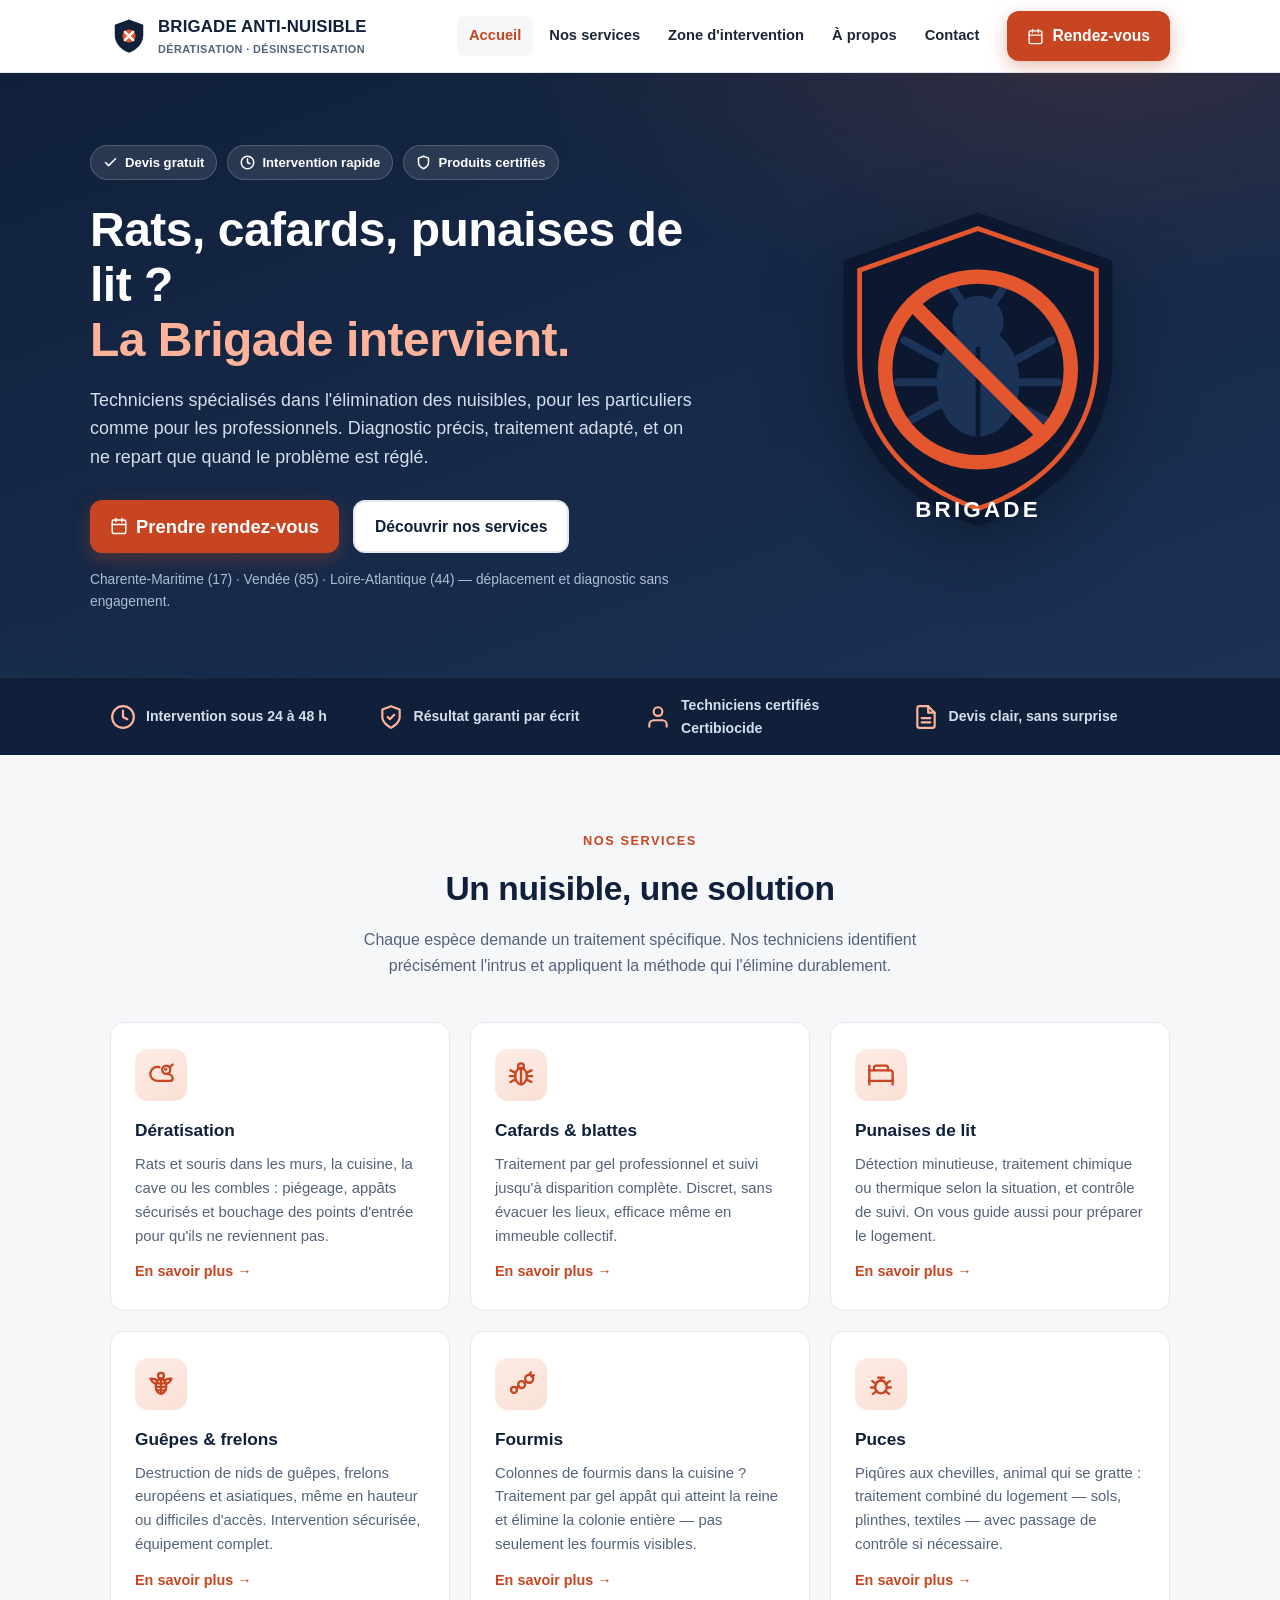
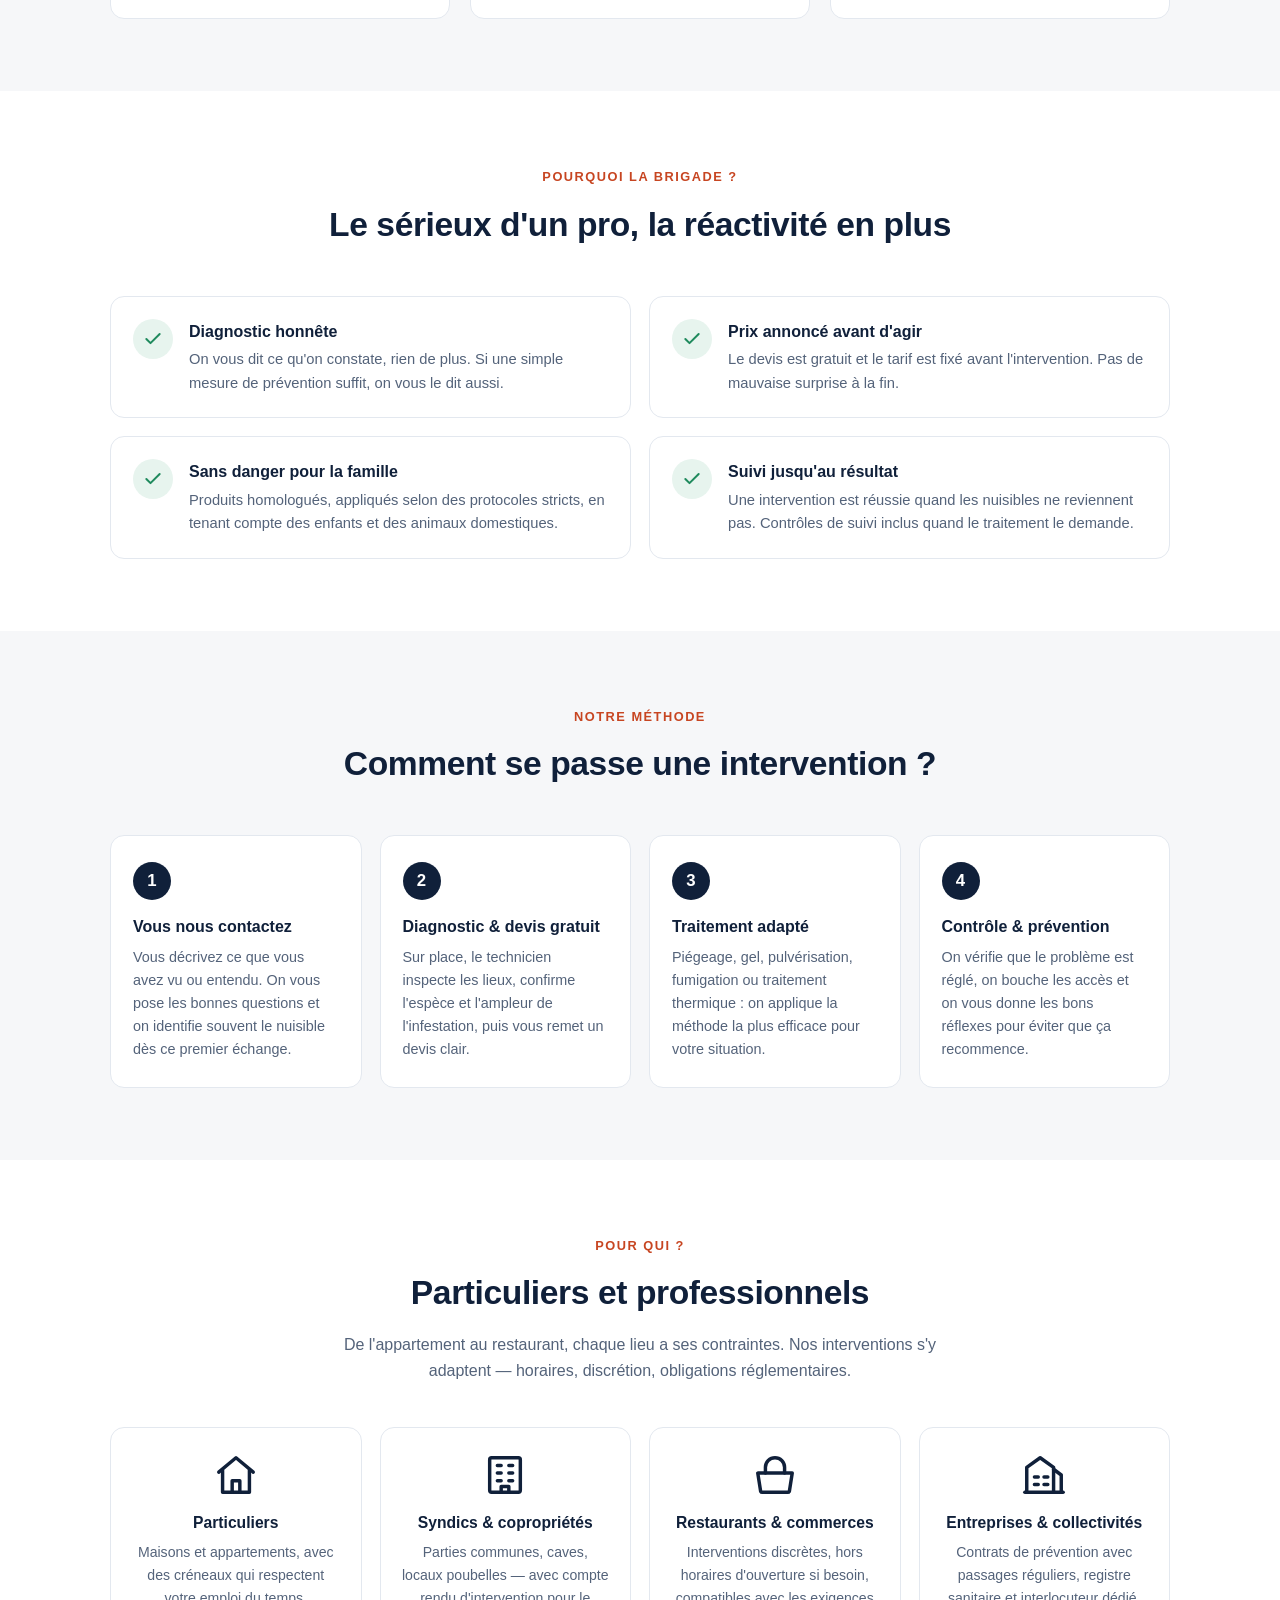
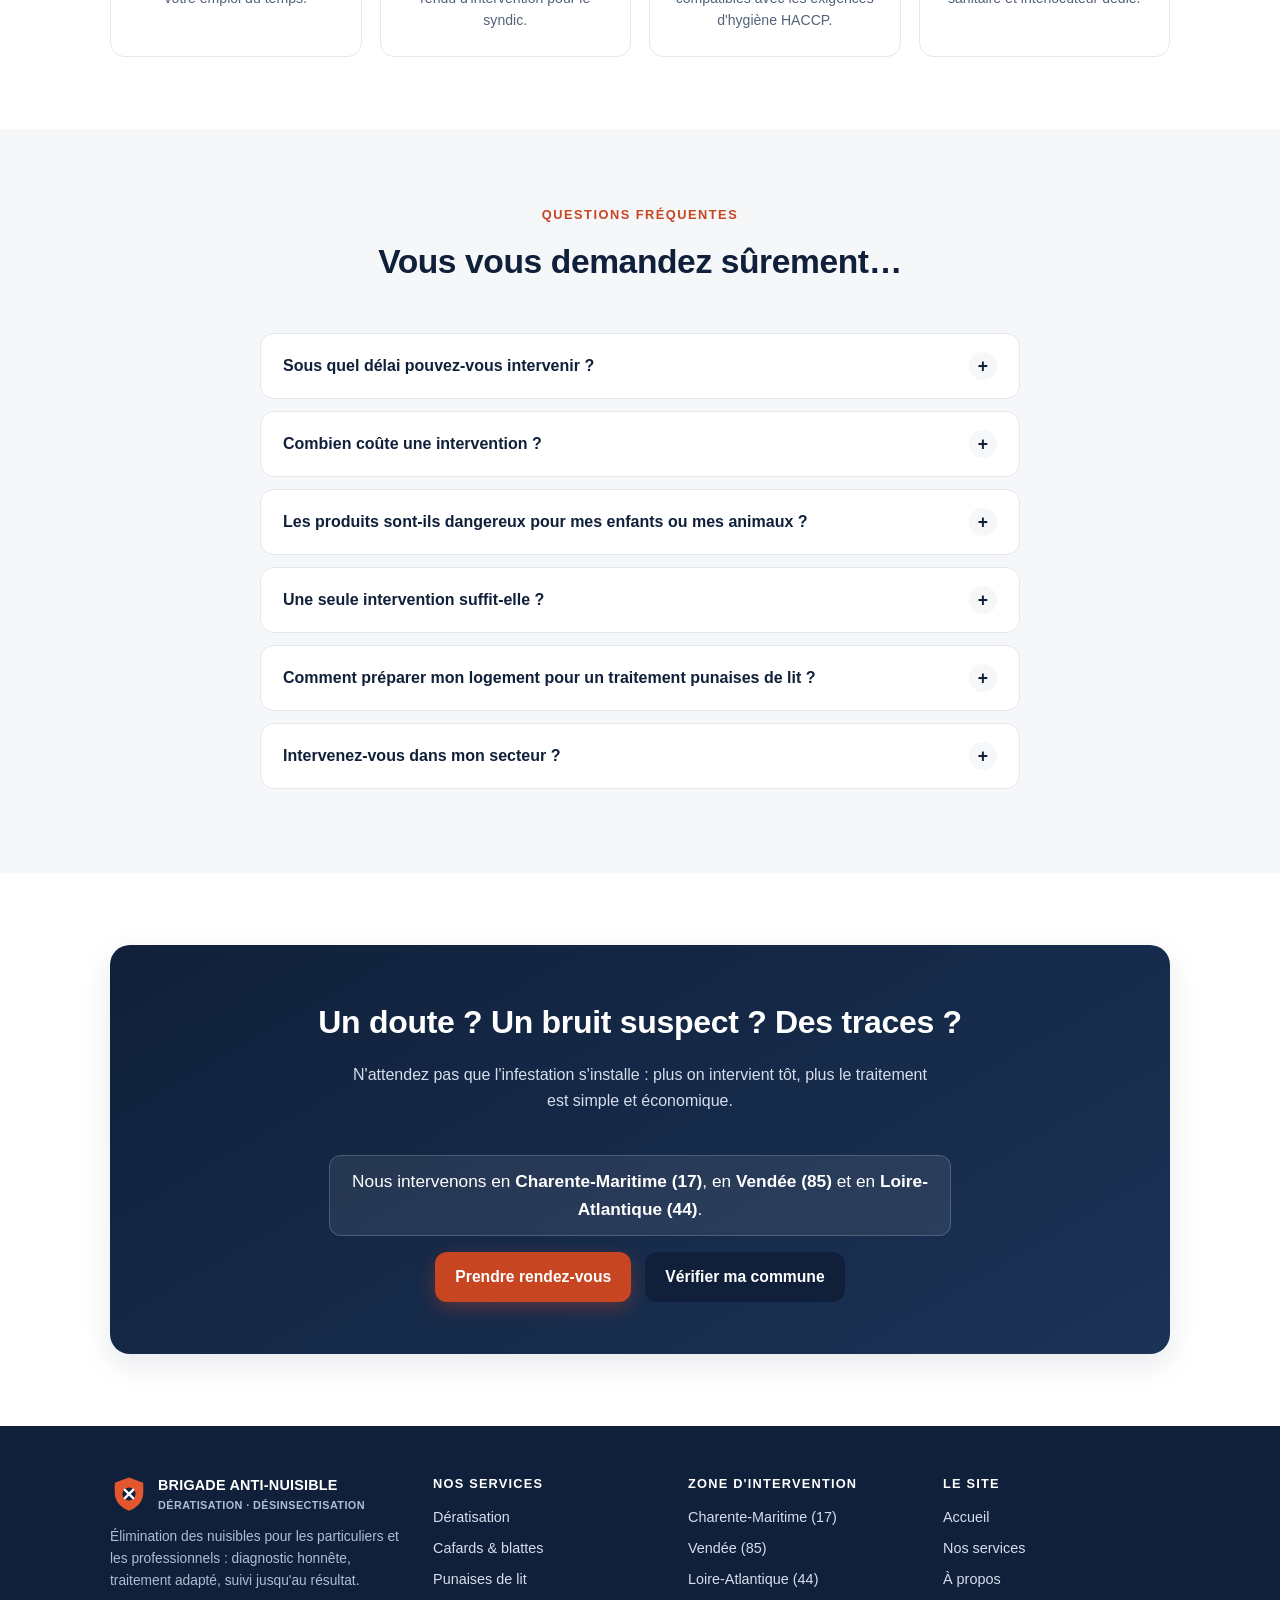
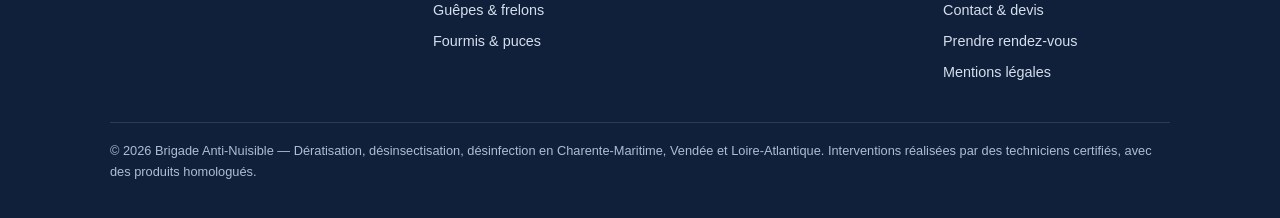
==== index.html @ d176b64a "Add files via upload" ====
<!DOCTYPE html>
<html lang="fr">
<head>
<meta charset="UTF-8">
<meta name="viewport" content="width=device-width, initial-scale=1">
<meta name="theme-color" content="#10203A">
<title>Brigade Anti-Nuisible — Dératisation, désinsectisation en Charente-Maritime, Vendée et Loire-Atlantique</title>
<meta name="description" content="Brigade Anti-Nuisible : intervention rapide contre rats, souris, cafards, punaises de lit, guêpes, frelons, fourmis et puces en Charente-Maritime (17), Vendée (85) et Loire-Atlantique (44). Devis gratuit, produits certifiés, résultat garanti.">
<meta property="og:title" content="Brigade Anti-Nuisible — Experts en lutte contre les nuisibles (17, 85, 44)">
<meta property="og:description" content="Rats, cafards, punaises de lit, guêpes ? Intervention rapide en Charente-Maritime, Vendée et Loire-Atlantique. Devis gratuit, résultat garanti.">
<meta property="og:type" content="website">
<meta property="og:locale" content="fr_FR">
<link rel="stylesheet" href="style.css">
<link rel="icon" href="data:image/svg+xml,%3Csvg%20xmlns='http://www.w3.org/2000/svg'%20viewBox='0%200%2064%2064'%3E%3Cpath%20d='M32%204%208%2013v17c0%2015%2010.5%2025.5%2024%2030%2013.5-4.5%2024-15%2024-30V13L32%204z'%20fill='%2310203A'/%3E%3Ccircle%20cx='32'%20cy='32'%20r='11'%20fill='%23E4572E'/%3E%3Cpath%20d='M25%2025l14%2014M39%2025L25%2039'%20stroke='%23fff'%20stroke-width='4'%20stroke-linecap='round'/%3E%3C/svg%3E">
<!--
  ══════════════════════════════════════════════════════════════
  BRIGADE ANTI-NUISIBLE — page d'accueil
  Site entièrement indépendant : aucun fichier partagé,
  aucun script commun avec quelque autre projet que ce soit.
  Zone d'intervention : Charente-Maritime (17), Vendée (85),
  Loire-Atlantique (44).
  À AJOUTER dès qu'ils existent (chercher « À VENIR » dans les pages) :
    · le numéro de téléphone (boutons d'appel + page contact)
    · l'adresse e-mail de contact
    · le SIRET dans mentions-legales.html
    · une fois le domaine définitif connu, ajouter :
      <meta property="og:url" content="https://DOMAINE/..."> et
      <meta property="og:image" content="https://DOMAINE/og-image.png">
      (image 1200 × 630 px pour les partages sur les réseaux sociaux)
  ══════════════════════════════════════════════════════════════
-->
</head>
<body>

<a class="evitement" href="#haut">Aller au contenu</a>

<!-- ══════════ EN-TÊTE ══════════ -->
<header>
  <div class="contenu barre">
    <a class="logo" href="index.html" aria-label="Brigade Anti-Nuisible — accueil">
      <svg viewBox="0 0 64 64" aria-hidden="true">
        <path d="M32 4 8 13v17c0 15 10.5 25.5 24 30 13.5-4.5 24-15 24-30V13L32 4z" fill="#10203A"/>
        <circle cx="32" cy="32" r="11" fill="#E4572E"/>
        <path d="M25 25l14 14M39 25L25 39" stroke="#fff" stroke-width="4" stroke-linecap="round"/>
      </svg>
      <span>BRIGADE ANTI-NUISIBLE<small>Dératisation · Désinsectisation</small></span>
    </a>
    <button class="burger" aria-label="Ouvrir le menu" aria-expanded="false" aria-controls="menu-principal">
      <span></span><span></span><span></span>
    </button>
    <nav class="principal" id="menu-principal" aria-label="Navigation principale">
      <a href="index.html" class="actif" aria-current="page">Accueil</a>
      <a href="services.html">Nos services</a>
      <a href="zone-intervention.html">Zone d'intervention</a>
      <a href="a-propos.html">À propos</a>
      <a href="contact.html">Contact</a>
    </nav>
    <!-- À VENIR : remplacer ce bouton par le bouton d'appel tel:+33XXXXXXXXX dès que le numéro existe -->
    <a class="btn btn-alerte cta-entete" href="rendez-vous.html">
      <svg viewBox="0 0 24 24" width="17" height="17" fill="none" stroke="currentColor" stroke-width="2" stroke-linecap="round" stroke-linejoin="round" aria-hidden="true"><rect x="3" y="4" width="18" height="18" rx="2"/><line x1="16" y1="2" x2="16" y2="6"/><line x1="8" y1="2" x2="8" y2="6"/><line x1="3" y1="10" x2="21" y2="10"/></svg>
      Rendez-vous
    </a>
  </div>
</header>

<main id="haut">

<!-- ══════════ HÉROS ══════════ -->
<div class="heros">
  <div class="contenu heros-grille">
    <div>
      <div class="badge-ligne">
        <span class="badge">
          <svg viewBox="0 0 24 24" fill="none" stroke="currentColor" stroke-width="2.4" stroke-linecap="round" stroke-linejoin="round" aria-hidden="true"><polyline points="20 6 9 17 4 12"/></svg>
          Devis gratuit
        </span>
        <span class="badge">
          <svg viewBox="0 0 24 24" fill="none" stroke="currentColor" stroke-width="2.4" stroke-linecap="round" stroke-linejoin="round" aria-hidden="true"><circle cx="12" cy="12" r="10"/><polyline points="12 6 12 12 16 14"/></svg>
          Intervention rapide
        </span>
        <span class="badge">
          <svg viewBox="0 0 24 24" fill="none" stroke="currentColor" stroke-width="2.4" stroke-linecap="round" stroke-linejoin="round" aria-hidden="true"><path d="M12 22s8-4 8-10V5l-8-3-8 3v7c0 6 8 10 8 10z"/></svg>
          Produits certifiés
        </span>
      </div>
      <h1>Rats, cafards, punaises de lit&nbsp;?<br><em>La Brigade intervient.</em></h1>
      <p class="accroche">
        Techniciens spécialisés dans l'élimination des nuisibles, pour les particuliers
        comme pour les professionnels. Diagnostic précis, traitement adapté,
        et on ne repart que quand le problème est réglé.
      </p>
      <div class="heros-cta">
        <!-- À VENIR : remettre ici le bouton d'appel tel:+33XXXXXXXXX dès que le numéro existe -->
        <a class="btn btn-alerte gros-bouton" href="rendez-vous.html">
          <svg viewBox="0 0 24 24" width="18" height="18" fill="none" stroke="currentColor" stroke-width="2" stroke-linecap="round" stroke-linejoin="round" aria-hidden="true"><rect x="3" y="4" width="18" height="18" rx="2"/><line x1="16" y1="2" x2="16" y2="6"/><line x1="8" y1="2" x2="8" y2="6"/><line x1="3" y1="10" x2="21" y2="10"/></svg>
          Prendre rendez-vous
        </a>
        <a class="btn btn-clair" href="services.html">Découvrir nos services</a>
      </div>
      <p class="heros-note">Charente-Maritime (17) · Vendée (85) · Loire-Atlantique (44) — déplacement et diagnostic sans engagement.</p>
    </div>
    <div class="heros-visuel">
      <svg viewBox="0 0 200 220" role="img" aria-label="Écusson de la Brigade Anti-Nuisible">
        <path d="M100 6 16 36v60c0 54 36.5 90.5 84 106 47.5-15.5 84-52 84-106V36L100 6z" fill="#0C1830"/>
        <path d="M100 16 26 42v54c0 48 32 81 74 95 42-14 74-47 74-95V42L100 16z" fill="none" stroke="#E4572E" stroke-width="3"/>
        <g transform="translate(100 104)">
          <ellipse cx="0" cy="8" rx="26" ry="34" fill="#1B3357"/>
          <circle cx="0" cy="-30" r="16" fill="#1B3357"/>
          <path d="M-10-42 -18-54M10-42 18-54" stroke="#1B3357" stroke-width="5" stroke-linecap="round"/>
          <path d="M-24-6 -46-18M-26 8 -50 8M-24 22 -46 34M24-6 46-18M26 8 50 8M24 22 46 34" stroke="#1B3357" stroke-width="5" stroke-linecap="round"/>
          <path d="M0-14V42" stroke="#0C1830" stroke-width="3"/>
        </g>
        <g transform="translate(100 104)">
          <circle r="58" fill="none" stroke="#E4572E" stroke-width="9"/>
          <path d="M-41-41 41 41" stroke="#E4572E" stroke-width="9" stroke-linecap="round"/>
        </g>
        <text x="100" y="196" text-anchor="middle" font-family="Arial, sans-serif" font-size="14" font-weight="bold" fill="#FFFFFF" letter-spacing="2">BRIGADE</text>
      </svg>
    </div>
  </div>
  <div class="reassurance">
    <div class="contenu">
      <div class="item">
        <svg viewBox="0 0 24 24" fill="none" stroke="currentColor" stroke-width="2" stroke-linecap="round" stroke-linejoin="round" aria-hidden="true"><circle cx="12" cy="12" r="10"/><polyline points="12 6 12 12 16 14"/></svg>
        Intervention sous 24 à 48&nbsp;h
      </div>
      <div class="item">
        <svg viewBox="0 0 24 24" fill="none" stroke="currentColor" stroke-width="2" stroke-linecap="round" stroke-linejoin="round" aria-hidden="true"><path d="M12 22s8-4 8-10V5l-8-3-8 3v7c0 6 8 10 8 10z"/><polyline points="9 12 11 14 15 10"/></svg>
        Résultat garanti par écrit
      </div>
      <div class="item">
        <svg viewBox="0 0 24 24" fill="none" stroke="currentColor" stroke-width="2" stroke-linecap="round" stroke-linejoin="round" aria-hidden="true"><path d="M20 21v-2a4 4 0 0 0-4-4H8a4 4 0 0 0-4 4v2"/><circle cx="12" cy="7" r="4"/></svg>
        Techniciens certifiés Certibiocide
      </div>
      <div class="item">
        <svg viewBox="0 0 24 24" fill="none" stroke="currentColor" stroke-width="2" stroke-linecap="round" stroke-linejoin="round" aria-hidden="true"><path d="M14 2H6a2 2 0 0 0-2 2v16a2 2 0 0 0 2 2h12a2 2 0 0 0 2-2V8z"/><polyline points="14 2 14 8 20 8"/><line x1="16" y1="13" x2="8" y2="13"/><line x1="16" y1="17" x2="8" y2="17"/></svg>
        Devis clair, sans surprise
      </div>
    </div>
  </div>
</div>

<!-- ══════════ SERVICES ══════════ -->
<section id="services" class="sur-papier">
  <div class="contenu">
    <div class="titre-section">
      <span class="sur-titre">Nos services</span>
      <h2>Un nuisible, une solution</h2>
      <p>Chaque espèce demande un traitement spécifique. Nos techniciens identifient précisément l'intrus et appliquent la méthode qui l'élimine durablement.</p>
    </div>
    <div class="grille-services">
      <a class="carte-service" href="deratisation.html">
        <div class="picto">
          <svg viewBox="0 0 24 24" fill="none" stroke="currentColor" stroke-width="2" stroke-linecap="round" stroke-linejoin="round" aria-hidden="true"><path d="M17 11c2.8 0 5 1.6 5 4 0 1.2-.9 2-2 2H9a6 6 0 1 1 1.7-11.7"/><circle cx="16.5" cy="7.5" r="3.5"/><path d="M19.5 5.5 22 3"/><circle cx="16" cy="7" r=".5" fill="currentColor"/></svg>
        </div>
        <h3>Dératisation</h3>
        <p>Rats et souris dans les murs, la cuisine, la cave ou les combles&nbsp;: piégeage, appâts sécurisés et bouchage des points d'entrée pour qu'ils ne reviennent pas.</p>
        <span class="lien">En savoir plus →</span>
      </a>
      <a class="carte-service" href="cafards.html">
        <div class="picto">
          <svg viewBox="0 0 24 24" fill="none" stroke="currentColor" stroke-width="2" stroke-linecap="round" stroke-linejoin="round" aria-hidden="true"><ellipse cx="12" cy="13" rx="5" ry="7"/><circle cx="12" cy="4.5" r="2.5"/><path d="M7 10 3 8M7 13H2.5M7 16l-4 2M17 10l4-2M17 13h4.5M17 16l4 2M12 6v14"/></svg>
        </div>
        <h3>Cafards &amp; blattes</h3>
        <p>Traitement par gel professionnel et suivi jusqu'à disparition complète. Discret, sans évacuer les lieux, efficace même en immeuble collectif.</p>
        <span class="lien">En savoir plus →</span>
      </a>
      <a class="carte-service" href="punaises-de-lit.html">
        <div class="picto">
          <svg viewBox="0 0 24 24" fill="none" stroke="currentColor" stroke-width="2" stroke-linecap="round" stroke-linejoin="round" aria-hidden="true"><path d="M2 4v16"/><path d="M2 8h18a2 2 0 0 1 2 2v10"/><path d="M2 17h20"/><path d="M6 8V6a2 2 0 0 1 2-2h8a2 2 0 0 1 2 2v2"/></svg>
        </div>
        <h3>Punaises de lit</h3>
        <p>Détection minutieuse, traitement chimique ou thermique selon la situation, et contrôle de suivi. On vous guide aussi pour préparer le logement.</p>
        <span class="lien">En savoir plus →</span>
      </a>
      <a class="carte-service" href="guepes-frelons.html">
        <div class="picto">
          <svg viewBox="0 0 24 24" fill="none" stroke="currentColor" stroke-width="2" stroke-linecap="round" stroke-linejoin="round" aria-hidden="true"><ellipse cx="12" cy="14" rx="4.5" ry="6.5"/><circle cx="12" cy="5" r="2.5"/><path d="M12 7.5v13M7.5 12C4 10.5 3 7.5 3 7.5s3.5-.5 6 1.5M16.5 12c3.5-1.5 4.5-4.5 4.5-4.5s-3.5-.5-6 1.5M8 11.5h8M8 14.5h8M8.5 17.5h7"/></svg>
        </div>
        <h3>Guêpes &amp; frelons</h3>
        <p>Destruction de nids de guêpes, frelons européens et asiatiques, même en hauteur ou difficiles d'accès. Intervention sécurisée, équipement complet.</p>
        <span class="lien">En savoir plus →</span>
      </a>
      <a class="carte-service" href="fourmis-puces.html">
        <div class="picto">
          <svg viewBox="0 0 24 24" fill="none" stroke="currentColor" stroke-width="2" stroke-linecap="round" stroke-linejoin="round" aria-hidden="true"><circle cx="6" cy="17" r="2.6"/><circle cx="12.5" cy="12.5" r="3"/><circle cx="19" cy="7.5" r="3.4"/><path d="M8 15.2l2.3-1.2M15 11l1.6-1.2M19 4.1 20.5 2M21 5.5 23 4.5"/></svg>
        </div>
        <h3>Fourmis</h3>
        <p>Colonnes de fourmis dans la cuisine&nbsp;? Traitement par gel appât qui atteint la reine et élimine la colonie entière — pas seulement les fourmis visibles.</p>
        <span class="lien">En savoir plus →</span>
      </a>
      <a class="carte-service" href="fourmis-puces.html#puces">
        <div class="picto">
          <svg viewBox="0 0 24 24" fill="none" stroke="currentColor" stroke-width="2" stroke-linecap="round" stroke-linejoin="round" aria-hidden="true"><ellipse cx="12" cy="14.5" rx="5" ry="5.5"/><path d="M12 9V6.5M9.5 6.5h5M8 12 4.5 9.5M7 15H3.5M8.5 18 5 20.5M16 12l3.5-2.5M17 15h3.5M15.5 18l3.5 2.5"/></svg>
        </div>
        <h3>Puces</h3>
        <p>Piqûres aux chevilles, animal qui se gratte&nbsp;: traitement combiné du logement — sols, plinthes, textiles — avec passage de contrôle si nécessaire.</p>
        <span class="lien">En savoir plus →</span>
      </a>
    </div>
  </div>
</section>

<!-- ══════════ POINTS FORTS ══════════ -->
<section id="pourquoi">
  <div class="contenu">
    <div class="titre-section">
      <span class="sur-titre">Pourquoi la Brigade&nbsp;?</span>
      <h2>Le sérieux d'un pro, la réactivité en plus</h2>
    </div>
    <div class="grille-forts">
      <div class="fort">
        <div class="coche"><svg viewBox="0 0 24 24" fill="none" stroke="currentColor" stroke-width="2.4" stroke-linecap="round" stroke-linejoin="round" aria-hidden="true"><polyline points="20 6 9 17 4 12"/></svg></div>
        <div>
          <h3>Diagnostic honnête</h3>
          <p>On vous dit ce qu'on constate, rien de plus. Si une simple mesure de prévention suffit, on vous le dit aussi.</p>
        </div>
      </div>
      <div class="fort">
        <div class="coche"><svg viewBox="0 0 24 24" fill="none" stroke="currentColor" stroke-width="2.4" stroke-linecap="round" stroke-linejoin="round" aria-hidden="true"><polyline points="20 6 9 17 4 12"/></svg></div>
        <div>
          <h3>Prix annoncé avant d'agir</h3>
          <p>Le devis est gratuit et le tarif est fixé avant l'intervention. Pas de mauvaise surprise à la fin.</p>
        </div>
      </div>
      <div class="fort">
        <div class="coche"><svg viewBox="0 0 24 24" fill="none" stroke="currentColor" stroke-width="2.4" stroke-linecap="round" stroke-linejoin="round" aria-hidden="true"><polyline points="20 6 9 17 4 12"/></svg></div>
        <div>
          <h3>Sans danger pour la famille</h3>
          <p>Produits homologués, appliqués selon des protocoles stricts, en tenant compte des enfants et des animaux domestiques.</p>
        </div>
      </div>
      <div class="fort">
        <div class="coche"><svg viewBox="0 0 24 24" fill="none" stroke="currentColor" stroke-width="2.4" stroke-linecap="round" stroke-linejoin="round" aria-hidden="true"><polyline points="20 6 9 17 4 12"/></svg></div>
        <div>
          <h3>Suivi jusqu'au résultat</h3>
          <p>Une intervention est réussie quand les nuisibles ne reviennent pas. Contrôles de suivi inclus quand le traitement le demande.</p>
        </div>
      </div>
    </div>
  </div>
</section>

<!-- ══════════ MÉTHODE ══════════ -->
<section id="methode" class="sur-papier">
  <div class="contenu">
    <div class="titre-section">
      <span class="sur-titre">Notre méthode</span>
      <h2>Comment se passe une intervention&nbsp;?</h2>
    </div>
    <div class="grille-etapes">
      <div class="etape">
        <h3>Vous nous contactez</h3>
        <p>Vous décrivez ce que vous avez vu ou entendu. On vous pose les bonnes questions et on identifie souvent le nuisible dès ce premier échange.</p>
      </div>
      <div class="etape">
        <h3>Diagnostic &amp; devis gratuit</h3>
        <p>Sur place, le technicien inspecte les lieux, confirme l'espèce et l'ampleur de l'infestation, puis vous remet un devis clair.</p>
      </div>
      <div class="etape">
        <h3>Traitement adapté</h3>
        <p>Piégeage, gel, pulvérisation, fumigation ou traitement thermique&nbsp;: on applique la méthode la plus efficace pour votre situation.</p>
      </div>
      <div class="etape">
        <h3>Contrôle &amp; prévention</h3>
        <p>On vérifie que le problème est réglé, on bouche les accès et on vous donne les bons réflexes pour éviter que ça recommence.</p>
      </div>
    </div>
  </div>
</section>

<!-- ══════════ PUBLICS ══════════ -->
<section id="publics">
  <div class="contenu">
    <div class="titre-section">
      <span class="sur-titre">Pour qui&nbsp;?</span>
      <h2>Particuliers et professionnels</h2>
      <p>De l'appartement au restaurant, chaque lieu a ses contraintes. Nos interventions s'y adaptent — horaires, discrétion, obligations réglementaires.</p>
    </div>
    <div class="grille-publics">
      <div class="public">
        <svg class="picto" viewBox="0 0 24 24" fill="none" stroke="currentColor" stroke-width="1.8" stroke-linecap="round" stroke-linejoin="round" aria-hidden="true"><path d="M3 10.5 12 3l9 7.5"/><path d="M5 9.5V21h14V9.5"/><path d="M10 21v-6h4v6"/></svg>
        <h3>Particuliers</h3>
        <p>Maisons et appartements, avec des créneaux qui respectent votre emploi du temps.</p>
      </div>
      <div class="public">
        <svg class="picto" viewBox="0 0 24 24" fill="none" stroke="currentColor" stroke-width="1.8" stroke-linecap="round" stroke-linejoin="round" aria-hidden="true"><rect x="4" y="3" width="16" height="18" rx="1"/><path d="M8 7h2M8 11h2M8 15h2M14 7h2M14 11h2M14 15h2M10 21v-3h4v3"/></svg>
        <h3>Syndics &amp; copropriétés</h3>
        <p>Parties communes, caves, locaux poubelles — avec compte rendu d'intervention pour le syndic.</p>
      </div>
      <div class="public">
        <svg class="picto" viewBox="0 0 24 24" fill="none" stroke="currentColor" stroke-width="1.8" stroke-linecap="round" stroke-linejoin="round" aria-hidden="true"><path d="M3 11h18l-1.5 9.5a1 1 0 0 1-1 .5H5.5a1 1 0 0 1-1-.5L3 11z"/><path d="M7 11V8a5 5 0 0 1 10 0v3"/></svg>
        <h3>Restaurants &amp; commerces</h3>
        <p>Interventions discrètes, hors horaires d'ouverture si besoin, compatibles avec les exigences d'hygiène HACCP.</p>
      </div>
      <div class="public">
        <svg class="picto" viewBox="0 0 24 24" fill="none" stroke="currentColor" stroke-width="1.8" stroke-linecap="round" stroke-linejoin="round" aria-hidden="true"><path d="M3 21V8l7-5 7 5v13"/><path d="M21 21V12l-4-3"/><path d="M7 13h2M7 17h2M12 13h2M12 17h2"/><path d="M2 21h20"/></svg>
        <h3>Entreprises &amp; collectivités</h3>
        <p>Contrats de prévention avec passages réguliers, registre sanitaire et interlocuteur dédié.</p>
      </div>
    </div>
  </div>
</section>

<!-- ══════════ FAQ ══════════ -->
<section id="faq" class="sur-papier">
  <div class="contenu">
    <div class="titre-section">
      <span class="sur-titre">Questions fréquentes</span>
      <h2>Vous vous demandez sûrement…</h2>
    </div>
    <div class="faq">
      <details>
        <summary>Sous quel délai pouvez-vous intervenir&nbsp;?</summary>
        <div class="reponse">En général sous 24 à 48&nbsp;heures, et plus vite pour les urgences comme un nid de frelons ou une infestation dans un commerce alimentaire. Contactez-nous&nbsp;: on vous donne un créneau précis dès le premier échange.</div>
      </details>
      <details>
        <summary>Combien coûte une intervention&nbsp;?</summary>
        <div class="reponse">Le prix dépend du nuisible, de la surface et de l'ampleur de l'infestation — c'est pourquoi le diagnostic et le devis sont gratuits. Le tarif est fixé et validé avec vous <b>avant</b> tout traitement, sans supplément par la suite.</div>
      </details>
      <details>
        <summary>Les produits sont-ils dangereux pour mes enfants ou mes animaux&nbsp;?</summary>
        <div class="reponse">Nous utilisons exclusivement des produits homologués, appliqués par des techniciens formés (certification Certibiocide). Avant le traitement, on vous indique précisément les précautions à prendre&nbsp;: durée d'éloignement éventuelle, aération, zones à éviter. Dans la plupart des cas, vous pouvez rester sur place.</div>
      </details>
      <details>
        <summary>Une seule intervention suffit-elle&nbsp;?</summary>
        <div class="reponse">Pour un nid de guêpes, oui, presque toujours. Pour les cafards, punaises de lit ou rongeurs bien installés, un ou deux passages de contrôle sont souvent nécessaires — ils sont prévus dans le devis dès le départ, sans facturation surprise.</div>
      </details>
      <details>
        <summary>Comment préparer mon logement pour un traitement punaises de lit&nbsp;?</summary>
        <div class="reponse">On vous remet une liste simple avant l'intervention&nbsp;: linge à laver à 60&nbsp;°C, textiles à isoler dans des sacs fermés, accès aux plinthes et au sommier à dégager. Un logement bien préparé rend le traitement nettement plus efficace — et on reste joignables pour toute question. <a href="punaises-de-lit.html">Tout savoir sur le traitement des punaises de lit →</a></div>
      </details>
      <details>
        <summary>Intervenez-vous dans mon secteur&nbsp;?</summary>
        <div class="reponse">Oui, si vous êtes en Charente-Maritime (17), en Vendée (85) ou en Loire-Atlantique (44)&nbsp;: c'est notre zone d'intervention, à domicile comme en entreprise. Indiquez-nous votre commune, on vous confirme immédiatement le délai de passage. <a href="zone-intervention.html">Voir la zone d'intervention en détail →</a></div>
      </details>
    </div>
  </div>
</section>

<!-- ══════════ APPEL FINAL ══════════ -->
<section id="contact">
  <div class="contenu">
    <div class="appel-final">
      <h2>Un doute&nbsp;? Un bruit suspect&nbsp;? Des traces&nbsp;?</h2>
      <p>N'attendez pas que l'infestation s'installe&nbsp;: plus on intervient tôt, plus le traitement est simple et économique.</p>
      <p class="zone">Nous intervenons en <b>Charente-Maritime (17)</b>, en <b>Vendée (85)</b> et en <b>Loire-Atlantique (44)</b>.</p>
      <div class="heros-cta">
        <a class="btn btn-alerte" href="rendez-vous.html">Prendre rendez-vous</a>
        <a class="btn btn-nuit" href="zone-intervention.html">Vérifier ma commune</a>
      </div>
    </div>
  </div>
</section>

</main>

<!-- ══════════ PIED DE PAGE ══════════ -->
<footer>
  <div class="contenu">
    <div class="pied-haut">
      <div>
        <a class="logo" href="index.html">
          <svg viewBox="0 0 64 64" aria-hidden="true">
            <path d="M32 4 8 13v17c0 15 10.5 25.5 24 30 13.5-4.5 24-15 24-30V13L32 4z" fill="#E4572E"/>
            <circle cx="32" cy="32" r="11" fill="#10203A"/>
            <path d="M25 25l14 14M39 25L25 39" stroke="#fff" stroke-width="4" stroke-linecap="round"/>
          </svg>
          <span>BRIGADE ANTI-NUISIBLE<small>Dératisation · Désinsectisation</small></span>
        </a>
        <p class="apropos">Élimination des nuisibles pour les particuliers et les professionnels&nbsp;: diagnostic honnête, traitement adapté, suivi jusqu'au résultat.</p>
      </div>
      <div>
        <h3>Nos services</h3>
        <ul>
          <li><a href="deratisation.html">Dératisation</a></li>
          <li><a href="cafards.html">Cafards &amp; blattes</a></li>
          <li><a href="punaises-de-lit.html">Punaises de lit</a></li>
          <li><a href="guepes-frelons.html">Guêpes &amp; frelons</a></li>
          <li><a href="fourmis-puces.html">Fourmis &amp; puces</a></li>
        </ul>
      </div>
      <div>
        <h3>Zone d'intervention</h3>
        <ul>
          <li><a href="zone-intervention.html#charente-maritime">Charente-Maritime (17)</a></li>
          <li><a href="zone-intervention.html#vendee">Vendée (85)</a></li>
          <li><a href="zone-intervention.html#loire-atlantique">Loire-Atlantique (44)</a></li>
        </ul>
      </div>
      <div>
        <h3>Le site</h3>
        <ul>
          <li><a href="index.html">Accueil</a></li>
          <li><a href="services.html">Nos services</a></li>
          <li><a href="a-propos.html">À propos</a></li>
          <li><a href="contact.html">Contact &amp; devis</a></li>
          <li><a href="rendez-vous.html">Prendre rendez-vous</a></li>
          <li><a href="mentions-legales.html">Mentions légales</a></li>
        </ul>
      </div>
    </div>
    <div class="pied-bas">
      © 2026 Brigade Anti-Nuisible — Dératisation, désinsectisation, désinfection en Charente-Maritime, Vendée et Loire-Atlantique.
      Interventions réalisées par des techniciens certifiés, avec des produits homologués.
    </div>
  </div>
</footer>

<!-- bouton de devis toujours à portée de pouce sur mobile
     À VENIR : redevenir un bouton d'appel tel:+33XXXXXXXXX dès que le numéro existe -->
<a class="devis-flottant" href="rendez-vous.html" aria-label="Prendre rendez-vous">
  <svg viewBox="0 0 24 24" fill="none" stroke="currentColor" stroke-width="2" stroke-linecap="round" stroke-linejoin="round" aria-hidden="true"><rect x="3" y="4" width="18" height="18" rx="2"/><line x1="16" y1="2" x2="16" y2="6"/><line x1="8" y1="2" x2="8" y2="6"/><line x1="3" y1="10" x2="21" y2="10"/></svg>
</a>

<script src="menu.js"></script>

</body>
</html>
---- style.css ----
/* ══════════════════════════════════════════════════════════════
   BRIGADE ANTI-NUISIBLE — feuille de style commune à tout le site
   Site autonome : aucun fichier partagé avec un autre projet.
   ══════════════════════════════════════════════════════════════ */

:root{
  --nuit:#10203A;        /* bleu nuit : sérieux, confiance */
  --nuit-2:#1B3357;
  --alerte:#E4572E;      /* orange brique : décor, illustrations */
  --alerte-2:#C74521;    /* orange foncé : textes et boutons (contraste AA) */
  --ok:#1F8A5D;          /* vert : traité, garanti */
  --papier:#F6F7F9;
  --blanc:#FFFFFF;
  --encre:#1C2733;
  --encre-2:#54637A;
  --trait:#E3E8EF;
  --rond:14px;
  --ombre:0 10px 30px rgba(16,32,58,.10);
}
*{margin:0;padding:0;box-sizing:border-box}
html{scroll-behavior:smooth;scroll-padding-top:88px}
body{
  font-family:-apple-system,BlinkMacSystemFont,"Segoe UI",Roboto,"Helvetica Neue",Arial,sans-serif;
  color:var(--encre);background:var(--blanc);line-height:1.6;
}
img,svg{max-width:100%;display:block}
a{color:inherit}
.contenu{max-width:1100px;margin:0 auto;padding:0 20px}

/* ── Accessibilité : lien d'évitement ── */
.evitement{position:absolute;left:-9999px;top:0;background:var(--nuit);color:#fff;padding:10px 16px;border-radius:0 0 10px 0;z-index:99}
.evitement:focus{left:0}

/* ══ EN-TÊTE ══ */
header{
  position:sticky;top:0;z-index:50;background:rgba(255,255,255,.94);
  backdrop-filter:blur(8px);-webkit-backdrop-filter:blur(8px);
  border-bottom:1px solid var(--trait);
}
.barre{display:flex;align-items:center;gap:16px;height:72px}
.logo{display:flex;align-items:center;gap:10px;text-decoration:none;font-weight:800;font-size:1.05rem;letter-spacing:.2px;color:var(--nuit)}
.logo svg{width:38px;height:38px;flex:none}
.logo small{display:block;font-weight:600;font-size:.68rem;color:var(--encre-2);letter-spacing:.4px;text-transform:uppercase}
nav.principal{margin-left:auto;display:flex;gap:4px}
nav.principal a{
  text-decoration:none;font-weight:600;font-size:.92rem;color:var(--encre);
  padding:8px 12px;border-radius:8px;transition:background .15s;
}
nav.principal a:hover{background:var(--papier)}
nav.principal a.actif{background:var(--papier);color:var(--alerte-2)}
.btn{
  display:inline-flex;align-items:center;justify-content:center;gap:8px;
  text-decoration:none;font-weight:700;border-radius:12px;cursor:pointer;
  padding:12px 20px;font-size:.98rem;border:0;transition:transform .12s,box-shadow .12s,background .15s;
}
.btn:active{transform:scale(.97)}
.btn-alerte{background:var(--alerte-2);color:#fff;box-shadow:0 6px 18px rgba(199,69,33,.35)}
.btn-alerte:hover{background:#A93A1B}
.btn-clair{background:var(--blanc);color:var(--nuit);border:2px solid var(--trait)}
.btn-clair:hover{border-color:var(--nuit)}
.btn-nuit{background:var(--nuit);color:#fff}
.btn-nuit:hover{background:var(--nuit-2)}
.gros-bouton{font-size:1.15rem}
.cta-entete{white-space:nowrap}
.burger{display:none;margin-left:auto;background:none;border:0;cursor:pointer;padding:8px}
.burger span{display:block;width:24px;height:3px;background:var(--nuit);border-radius:2px;margin:5px 0;transition:.2s}
.burger[aria-expanded="true"] span:nth-child(1){transform:translateY(8px) rotate(45deg)}
.burger[aria-expanded="true"] span:nth-child(2){opacity:0}
.burger[aria-expanded="true"] span:nth-child(3){transform:translateY(-8px) rotate(-45deg)}

/* ══ HÉROS DE LA PAGE D'ACCUEIL ══ */
.heros{
  background:
    radial-gradient(1000px 500px at 85% -10%, rgba(228,87,46,.16), transparent 60%),
    radial-gradient(800px 400px at -10% 110%, rgba(31,138,93,.12), transparent 55%),
    linear-gradient(160deg, var(--nuit) 0%, var(--nuit-2) 100%);
  color:#fff;overflow:hidden;
}
.heros-grille{display:grid;grid-template-columns:1.2fr .8fr;gap:40px;align-items:center;padding:72px 0 64px}
.badge-ligne{display:flex;flex-wrap:wrap;gap:10px;margin-bottom:22px}
.badge{
  display:inline-flex;align-items:center;gap:7px;font-size:.82rem;font-weight:600;
  background:rgba(255,255,255,.10);border:1px solid rgba(255,255,255,.18);
  padding:6px 12px;border-radius:999px;
}
.badge svg{width:15px;height:15px;flex:none}
.heros h1{font-size:clamp(1.9rem,4.2vw,3rem);line-height:1.15;font-weight:800;letter-spacing:-.5px}
.heros h1 em{font-style:normal;color:#FFB39A}
.heros p.accroche{margin:18px 0 28px;font-size:1.12rem;color:#D5DEEC;max-width:34em}
.heros-cta{display:flex;flex-wrap:wrap;gap:14px}
.heros-note{margin-top:16px;font-size:.86rem;color:#AFBDD3}
.heros-visuel{display:flex;justify-content:center}
.heros-visuel svg{width:min(320px,80%);height:auto;filter:drop-shadow(0 20px 40px rgba(0,0,0,.35))}

/* ── bandeau de réassurance sous le héros ── */
.reassurance{background:var(--nuit);border-top:1px solid rgba(255,255,255,.08)}
.reassurance .contenu{
  display:grid;grid-template-columns:repeat(4,1fr);gap:10px;padding:16px 20px;
}
.reassurance .item{display:flex;align-items:center;gap:10px;color:#D5DEEC;font-size:.88rem;font-weight:600}
.reassurance .item svg{width:26px;height:26px;flex:none;color:#FFB39A}

/* ══ HÉROS DES PAGES INTÉRIEURES ══ */
.page-hero{
  background:
    radial-gradient(900px 400px at 90% -20%, rgba(228,87,46,.14), transparent 60%),
    linear-gradient(160deg, var(--nuit) 0%, var(--nuit-2) 100%);
  color:#fff;padding:52px 0 46px;
}
.fil{font-size:.85rem;color:#AFBDD3;margin-bottom:16px}
.fil a{color:#D5DEEC;text-decoration:none}
.fil a:hover{text-decoration:underline}
.page-hero h1{font-size:clamp(1.7rem,3.6vw,2.5rem);line-height:1.15;font-weight:800;letter-spacing:-.5px;max-width:20em}
.page-hero .chapeau{margin-top:14px;font-size:1.08rem;color:#D5DEEC;max-width:40em}
.page-hero .badge-ligne{margin:20px 0 0}

/* ══ SECTIONS ══ */
section{padding:72px 0}
.sur-papier{background:var(--papier)}
.titre-section{max-width:640px;margin:0 auto 44px;text-align:center}
.titre-section .sur-titre{
  display:inline-block;font-size:.8rem;font-weight:800;letter-spacing:1.5px;text-transform:uppercase;
  color:var(--alerte-2);margin-bottom:10px;
}
.titre-section h2{font-size:clamp(1.5rem,3vw,2.1rem);font-weight:800;color:var(--nuit);letter-spacing:-.4px}
.titre-section p{margin-top:12px;color:var(--encre-2)}

/* ── texte courant des pages intérieures ── */
.prose{max-width:800px;margin:0 auto}
.prose h2{font-size:1.5rem;font-weight:800;color:var(--nuit);letter-spacing:-.3px;margin:44px 0 14px}
.prose h2:first-child{margin-top:0}
.prose h3{font-size:1.1rem;font-weight:800;color:var(--nuit);margin:26px 0 8px}
.prose p{margin-bottom:14px;color:#37455A}
.prose ul,.prose ol{margin:0 0 16px 22px;color:#37455A}
.prose li{margin-bottom:6px}
.prose b,.prose strong{color:var(--encre)}

/* liste à coches vertes */
.liste-coches{list-style:none;margin:0 0 18px;padding:0}
.liste-coches li{position:relative;padding-left:34px;margin-bottom:10px;color:#37455A}
.liste-coches li::before{
  content:"✓";position:absolute;left:0;top:2px;display:flex;align-items:center;justify-content:center;
  width:22px;height:22px;border-radius:50%;
  background:#E7F4EE;color:var(--ok);font-weight:800;font-size:.8rem;
}

/* encarts */
.encart{border-radius:var(--rond);padding:18px 20px;margin:18px 0;font-size:.95rem}
.encart-alerte{background:#FDF0EA;border:1px solid #F3CDB9;color:#7A3418}
.encart-ok{background:#EAF6F0;border:1px solid #BFE3D2;color:#1C5E42}

/* grilles génériques et cartes */
.grille-2{display:grid;grid-template-columns:1fr 1fr;gap:20px}
.grille-3{display:grid;grid-template-columns:repeat(3,1fr);gap:20px}
.carte{background:var(--blanc);border:1px solid var(--trait);border-radius:var(--rond);padding:24px 22px}
.carte h3{font-size:1.02rem;font-weight:800;color:var(--nuit);margin-bottom:8px}
.carte p{font-size:.93rem;color:var(--encre-2)}
.carte .picto{
  width:48px;height:48px;border-radius:12px;display:flex;align-items:center;justify-content:center;
  background:linear-gradient(145deg,#FDEDE6,#FADFD4);margin-bottom:14px;
}
.carte .picto svg{width:26px;height:26px;color:var(--alerte-2)}

/* ── services (accueil + page services) ── */
.grille-services{display:grid;grid-template-columns:repeat(3,1fr);gap:20px}
.carte-service{
  display:block;text-decoration:none;
  background:var(--blanc);border:1px solid var(--trait);border-radius:var(--rond);
  padding:26px 24px;transition:transform .15s,box-shadow .15s;
}
.carte-service:hover{transform:translateY(-4px);box-shadow:var(--ombre)}
.carte-service .picto{
  width:52px;height:52px;border-radius:13px;display:flex;align-items:center;justify-content:center;
  background:linear-gradient(145deg,#FDEDE6,#FADFD4);margin-bottom:16px;
}
.carte-service .picto svg{width:28px;height:28px;color:var(--alerte-2)}
.carte-service h3{font-size:1.08rem;font-weight:800;color:var(--nuit);margin-bottom:8px}
.carte-service p{font-size:.93rem;color:var(--encre-2)}
.carte-service .lien{display:inline-block;margin-top:12px;font-size:.9rem;font-weight:700;color:var(--alerte-2)}
.carte-service:hover .lien{text-decoration:underline}

/* ── points forts ── */
.grille-forts{display:grid;grid-template-columns:repeat(2,1fr);gap:18px}
.fort{
  display:flex;gap:16px;background:var(--blanc);border:1px solid var(--trait);
  border-radius:var(--rond);padding:22px;
}
.fort .coche{
  flex:none;width:40px;height:40px;border-radius:50%;display:flex;align-items:center;justify-content:center;
  background:#E7F4EE;color:var(--ok);
}
.fort .coche svg{width:20px;height:20px}
.fort h3{font-size:1rem;font-weight:800;color:var(--nuit);margin-bottom:4px}
.fort p{font-size:.92rem;color:var(--encre-2)}

/* ── étapes ── */
.grille-etapes{display:grid;grid-template-columns:repeat(4,1fr);gap:18px;counter-reset:etape}
.etape{position:relative;background:var(--blanc);border:1px solid var(--trait);border-radius:var(--rond);padding:26px 22px}
.etape::before{
  counter-increment:etape;content:counter(etape);
  display:flex;align-items:center;justify-content:center;
  width:38px;height:38px;border-radius:50%;margin-bottom:14px;
  background:var(--nuit);color:#fff;font-weight:800;font-size:1.05rem;
}
.etape h3{font-size:1rem;font-weight:800;color:var(--nuit);margin-bottom:6px}
.etape p{font-size:.9rem;color:var(--encre-2)}

/* ── publics ── */
.grille-publics{display:grid;grid-template-columns:repeat(4,1fr);gap:18px}
.public{
  background:var(--blanc);border:1px solid var(--trait);border-radius:var(--rond);
  padding:24px 20px;text-align:center;
}
.public .picto{width:46px;height:46px;margin:0 auto 12px;color:var(--nuit)}
.public h3{font-size:.98rem;font-weight:800;color:var(--nuit);margin-bottom:6px}
.public p{font-size:.88rem;color:var(--encre-2)}

/* ── FAQ ── */
.faq{max-width:760px;margin:0 auto}
.faq details{
  background:var(--blanc);border:1px solid var(--trait);border-radius:var(--rond);
  margin-bottom:12px;overflow:hidden;
}
.faq summary{
  cursor:pointer;list-style:none;display:flex;align-items:center;justify-content:space-between;gap:14px;
  padding:18px 22px;font-weight:700;color:var(--nuit);
}
.faq summary::-webkit-details-marker{display:none}
.faq summary::after{
  content:"+";content:"+" / "";flex:none;width:28px;height:28px;border-radius:50%;
  display:flex;align-items:center;justify-content:center;
  background:var(--papier);color:var(--nuit);font-weight:800;font-size:1.1rem;transition:transform .2s;
}
.faq details[open] summary::after{transform:rotate(45deg)}
.faq .reponse{padding:0 22px 20px;color:var(--encre-2);font-size:.95rem}

/* ── appel final (accueil) ── */
.appel-final{
  background:linear-gradient(150deg,var(--nuit),var(--nuit-2));color:#fff;
  border-radius:20px;padding:52px 40px;text-align:center;
  box-shadow:var(--ombre);
}
.appel-final h2{font-size:clamp(1.4rem,3vw,2rem);font-weight:800;letter-spacing:-.3px}
.appel-final p{margin:14px auto 28px;color:#D5DEEC;max-width:36em}
.appel-final .heros-cta{justify-content:center}
.appel-final .zone{
  display:inline-block;font-size:1.08rem;color:#fff;
  background:rgba(255,255,255,.08);border:1px solid rgba(255,255,255,.18);
  border-radius:12px;padding:12px 22px;margin-bottom:16px;
}
.appel-final .a-venir{font-size:.88rem;color:#AFBDD3;margin:0 auto}

/* ── bande d'appel en bas des pages intérieures ── */
.bande-cta{
  background:linear-gradient(150deg,var(--nuit),var(--nuit-2));color:#fff;
  border-radius:18px;padding:34px 30px;margin-top:52px;
  display:flex;flex-wrap:wrap;align-items:center;justify-content:space-between;gap:18px;
}
.bande-cta h2{font-size:1.3rem;font-weight:800;letter-spacing:-.3px;margin-bottom:6px;color:#fff}
.bande-cta p{color:#D5DEEC;font-size:.95rem;max-width:34em}

/* ── moyens / cartes centrées (départements, contact) ── */
.grille-contact{display:grid;grid-template-columns:repeat(3,1fr);gap:18px;max-width:860px;margin:0 auto}
.moyen{
  background:var(--blanc);border:1px solid var(--trait);border-radius:var(--rond);
  padding:26px 22px;text-align:center;
}
.moyen .picto{width:44px;height:44px;margin:0 auto 12px;color:var(--alerte-2)}
.moyen h3{font-size:.95rem;font-weight:800;color:var(--nuit);margin-bottom:6px}
.moyen p{font-size:.9rem;color:var(--encre-2)}
.moyen a{color:var(--alerte-2);font-weight:700;text-decoration:none}
.moyen a:hover{text-decoration:underline}

/* ══ PIED DE PAGE ══ */
footer{background:var(--nuit);color:#AFBDD3;padding:48px 0 36px;font-size:.88rem}
.pied-haut{display:grid;grid-template-columns:1.3fr 1fr 1fr 1fr;gap:28px}
.pied-haut .logo{color:#fff;margin-bottom:12px}
.pied-haut .logo small{color:#AFBDD3}
.pied-haut .apropos{font-size:.86rem;color:#AFBDD3;max-width:26em}
.pied-haut h3{color:#fff;font-size:.8rem;font-weight:800;text-transform:uppercase;letter-spacing:1.2px;margin-bottom:12px}
.pied-haut ul{list-style:none;margin:0;padding:0}
.pied-haut li{margin-bottom:8px}
.pied-haut a{color:#D5DEEC;text-decoration:none;font-size:.9rem}
.pied-haut a:hover{text-decoration:underline}
.pied-bas{margin-top:30px;padding-top:18px;border-top:1px solid rgba(255,255,255,.12);font-size:.8rem}

/* ── bouton de devis flottant (mobile) ── */
.devis-flottant{
  display:none;position:fixed;right:16px;bottom:16px;z-index:60;
  width:58px;height:58px;border-radius:50%;background:var(--alerte-2);color:#fff;
  align-items:center;justify-content:center;box-shadow:0 10px 24px rgba(199,69,33,.45);
  text-decoration:none;
}
.devis-flottant svg{width:26px;height:26px}

/* ══ RESPONSIVE ══ */
/* L'en-tête complet (logo + rubriques + bouton devis) demande ~1030 px :
   en dessous, menu repliable et bouton de devis flottant. */
@media (max-width:1030px){
  nav.principal{
    display:none;position:absolute;top:72px;left:0;right:0;
    background:var(--blanc);border-bottom:1px solid var(--trait);
    flex-direction:column;padding:10px 16px 16px;gap:2px;box-shadow:var(--ombre);
  }
  nav.principal.ouvert{display:flex}
  nav.principal a{padding:12px 14px}
  .burger{display:block}
  .cta-entete{display:none}
  .devis-flottant{display:flex}
  footer{padding-bottom:96px}  /* le copyright reste lisible au-dessus du bouton flottant */
}
@media (max-width:900px){
  .heros-grille{grid-template-columns:1fr;text-align:center;padding:56px 0 48px}
  .heros p.accroche{margin-left:auto;margin-right:auto}
  .heros-cta{justify-content:center}
  .heros-visuel{order:-1}
  .heros-visuel svg{width:180px}
  .reassurance .contenu{grid-template-columns:repeat(2,1fr)}
  .grille-services{grid-template-columns:repeat(2,1fr)}
  .grille-etapes,.grille-publics{grid-template-columns:repeat(2,1fr)}
  .grille-contact{grid-template-columns:1fr}
  .grille-2,.grille-3{grid-template-columns:1fr}
  .pied-haut{grid-template-columns:1fr 1fr}
}
@media (max-width:560px){
  section{padding:56px 0}
  .grille-services,.grille-forts,.grille-etapes,.grille-publics{grid-template-columns:1fr}
  .reassurance .contenu{grid-template-columns:1fr 1fr;padding:14px 16px}
  .reassurance .item{font-size:.8rem}
  .appel-final{padding:40px 24px}
  .pied-haut{grid-template-columns:1fr}
}
@media (prefers-reduced-motion:reduce){
  html{scroll-behavior:auto}
  *{transition:none !important}
}

/* ══ PRISE DE RENDEZ-VOUS ══ */
.rdv-etape-titre{display:flex;align-items:center;gap:12px;margin:38px 0 16px}
.rdv-etape-titre .num{
  flex:none;width:34px;height:34px;border-radius:50%;background:var(--nuit);color:#fff;
  display:flex;align-items:center;justify-content:center;font-weight:800;
}
.rdv-etape-titre h2{font-size:1.25rem;font-weight:800;color:var(--nuit);letter-spacing:-.3px;margin:0}
/* tableau des disponibilités : jours en colonnes, créneaux en lignes */
.rdv-sem-nav{display:flex;align-items:center;justify-content:space-between;gap:10px;margin-bottom:12px}
.rdv-sem-nav .titre-sem{font-weight:700;color:var(--nuit)}
.rdv-sem-nav button{
  font:inherit;font-weight:700;color:var(--nuit);background:var(--blanc);
  border:2px solid var(--trait);border-radius:10px;padding:8px 14px;cursor:pointer;
}
.rdv-sem-nav button:hover:not(:disabled){border-color:var(--nuit)}
.rdv-sem-nav button:disabled{opacity:.35;cursor:default}
.rdv-table-cadre{overflow-x:auto;border:1px solid var(--trait);border-radius:var(--rond);background:var(--blanc)}
table.rdv-table{width:100%;border-collapse:collapse;min-width:600px}
.rdv-table th{
  padding:10px 8px;font-size:.72rem;font-weight:700;text-transform:uppercase;letter-spacing:.5px;
  color:var(--encre-2);border-bottom:1px solid var(--trait);text-align:center;
}
.rdv-table th b{display:block;font-size:1.1rem;color:var(--nuit);letter-spacing:0}
.rdv-table td{border-top:1px solid var(--trait);border-left:1px solid var(--trait);padding:4px;text-align:center}
.rdv-table td:first-child{border-left:0;font-weight:700;font-size:.85rem;color:var(--nuit);white-space:nowrap;padding:10px 14px;text-align:left}
.cell{width:100%;border:0;font:inherit;font-size:.8rem;font-weight:700;padding:11px 6px;border-radius:8px;cursor:pointer}
.cell-libre{background:#EAF6F0;color:var(--ok)}
.cell-libre:hover{outline:2px solid var(--ok);outline-offset:-2px}
.cell-libre[aria-pressed="true"]{background:var(--ok);color:#fff}
.cell-prise{background:var(--papier);color:#9AA7B8;cursor:not-allowed;text-decoration:line-through}
.encart a{font-weight:700;text-decoration:underline;color:inherit}
.rdv-creneaux{display:flex;flex-wrap:wrap;gap:10px}
.rdv-creneau{
  background:var(--blanc);border:2px solid var(--trait);border-radius:999px;
  padding:10px 18px;cursor:pointer;font:inherit;font-weight:700;color:var(--nuit);
  transition:border-color .12s,background .12s;
}
.rdv-creneau:hover{border-color:var(--nuit)}
.rdv-creneau[aria-pressed="true"]{border-color:var(--alerte-2);background:#FDF0EA;color:var(--alerte-2)}
.formulaire{display:grid;grid-template-columns:1fr 1fr;gap:16px}
.champ{display:flex;flex-direction:column;gap:6px}
.champ-large{grid-column:1 / -1}
.champ label{font-size:.88rem;font-weight:700;color:var(--nuit)}
.champ input,.champ select,.champ textarea{
  font:inherit;color:var(--encre);background:var(--blanc);
  border:2px solid var(--trait);border-radius:10px;padding:11px 12px;
}
.champ input:focus,.champ select:focus,.champ textarea:focus{outline:none;border-color:var(--nuit)}
.champ textarea{min-height:96px;resize:vertical}
.rdv-erreur{
  display:none;background:#FDECEC;border:1px solid #F2C4C4;color:#8A1F1F;
  border-radius:10px;padding:12px 16px;margin-top:16px;font-size:.92rem;
}
.rdv-erreur.visible{display:block}
.rdv-envoyer{margin-top:20px}
.rdv-note{margin-top:12px;font-size:.85rem;color:var(--encre-2)}
.rdv-confirmation{display:none}
.rdv-confirmation.visible{display:block}
.rdv-recap{background:var(--papier);border:1px solid var(--trait);border-radius:var(--rond);padding:22px 24px;margin:18px 0}
.rdv-recap dl{margin:0}
.rdv-recap dt{font-size:.8rem;font-weight:800;text-transform:uppercase;letter-spacing:.8px;color:var(--encre-2);margin-top:12px}
.rdv-recap dt:first-child{margin-top:0}
.rdv-recap dd{margin:2px 0 0;color:var(--encre);font-weight:600}
@media (max-width:560px){
  .formulaire{grid-template-columns:1fr}
}

/* ── estimation de devis en direct ── */
.rdv-estimation{
  margin-top:20px;background:linear-gradient(150deg,var(--nuit),var(--nuit-2));
  color:#fff;border-radius:var(--rond);padding:20px 24px;
}
.rdv-estimation .libelle{font-size:.78rem;font-weight:800;text-transform:uppercase;letter-spacing:1.2px;color:#AFBDD3;margin-bottom:4px}
.rdv-estimation .montant{font-size:1.7rem;font-weight:800;letter-spacing:-.5px}
.rdv-estimation .detail{margin-top:6px;font-size:.88rem;color:#D5DEEC}
.rdv-estimation .detail span{white-space:nowrap}
.rdv-estimation .precision{margin-top:8px;font-size:.85rem;color:#AFBDD3;max-width:44em}

/* ── autocomplétion des communes ── */
.autocomplete{position:relative}
.suggestions{
  position:absolute;top:100%;left:0;right:0;z-index:40;margin-top:4px;
  background:var(--blanc);border:2px solid var(--trait);border-radius:10px;
  box-shadow:var(--ombre);max-height:260px;overflow-y:auto;display:none;
}
.suggestions.visible{display:block}
.suggestions button{
  display:flex;justify-content:space-between;align-items:center;gap:10px;
  width:100%;text-align:left;font:inherit;background:none;border:0;cursor:pointer;
  padding:10px 14px;color:var(--encre);
}
.suggestions button:hover,.suggestions button.active{background:var(--papier)}
.suggestions button .dep{
  flex:none;font-size:.75rem;font-weight:800;color:var(--encre-2);
  background:var(--papier);border-radius:999px;padding:2px 9px;
}
.suggestions button:hover .dep,.suggestions button.active .dep{background:#FDF0EA;color:var(--alerte-2)}
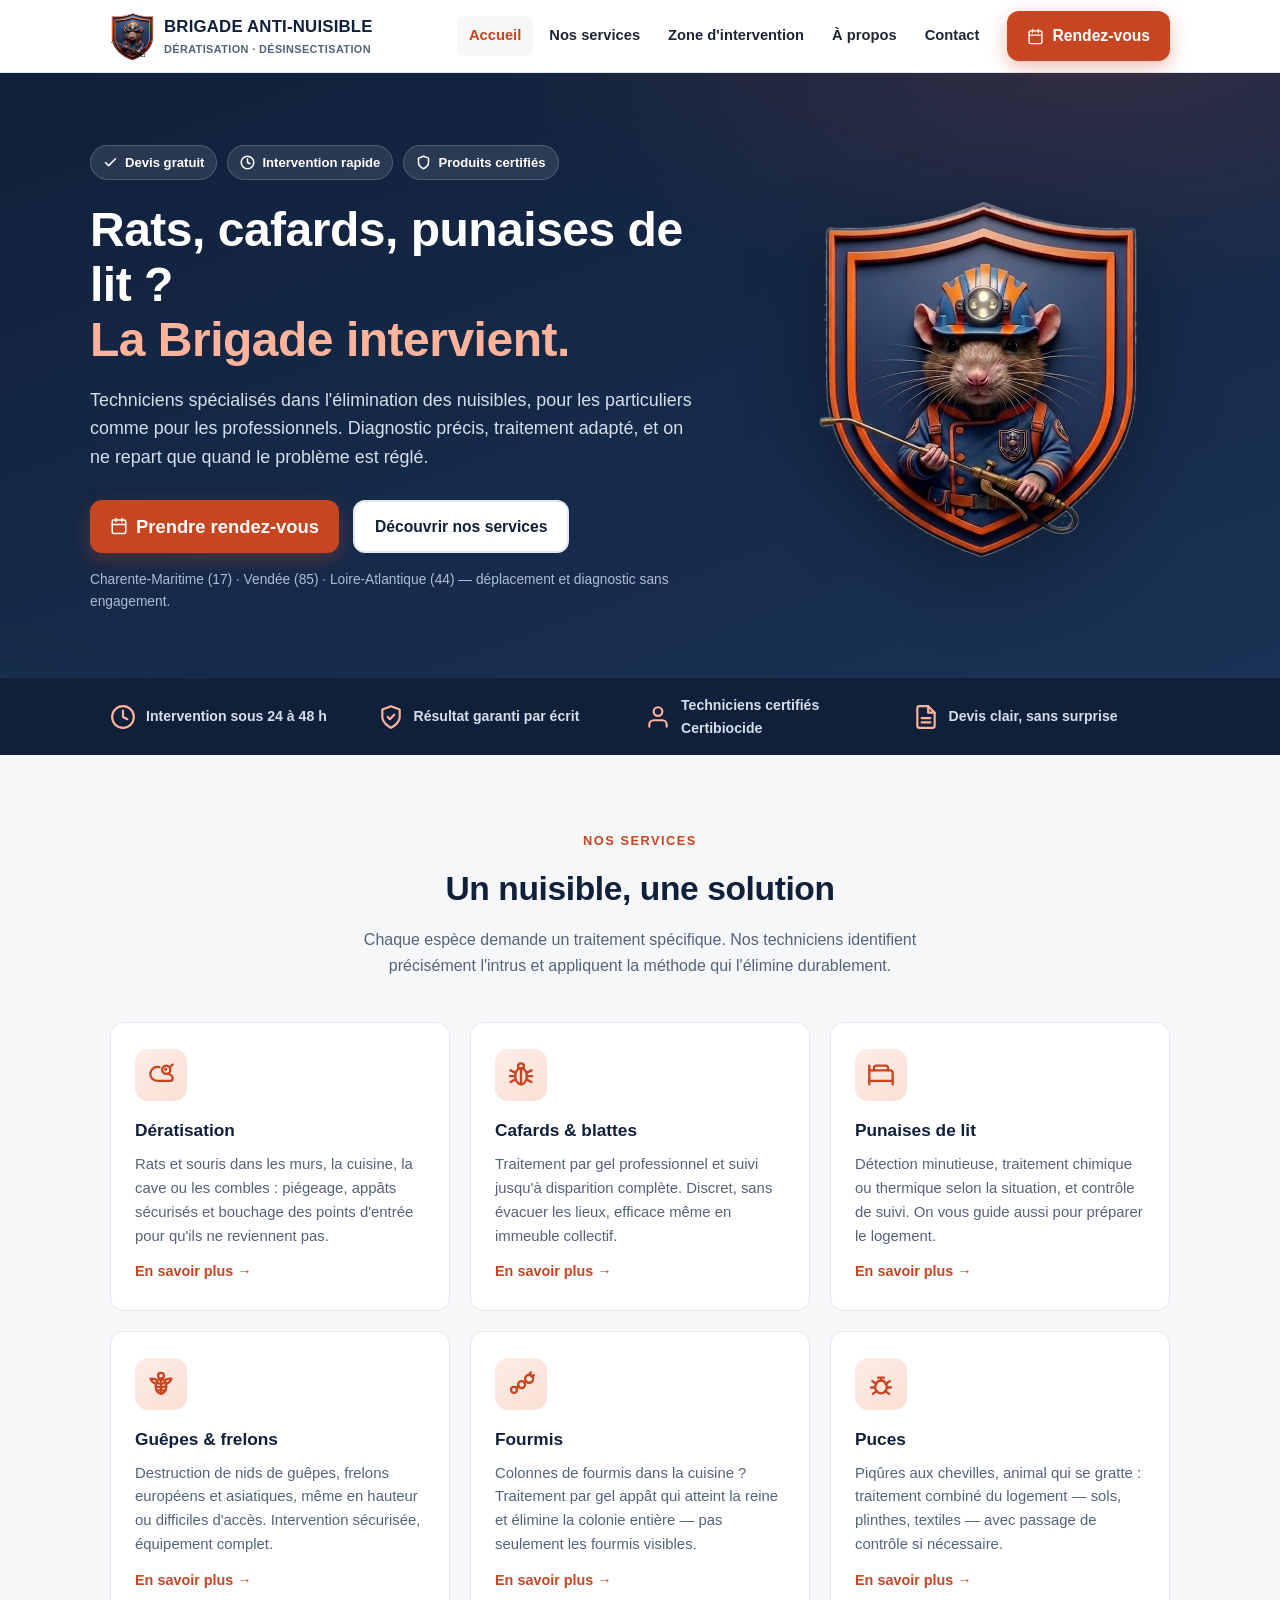
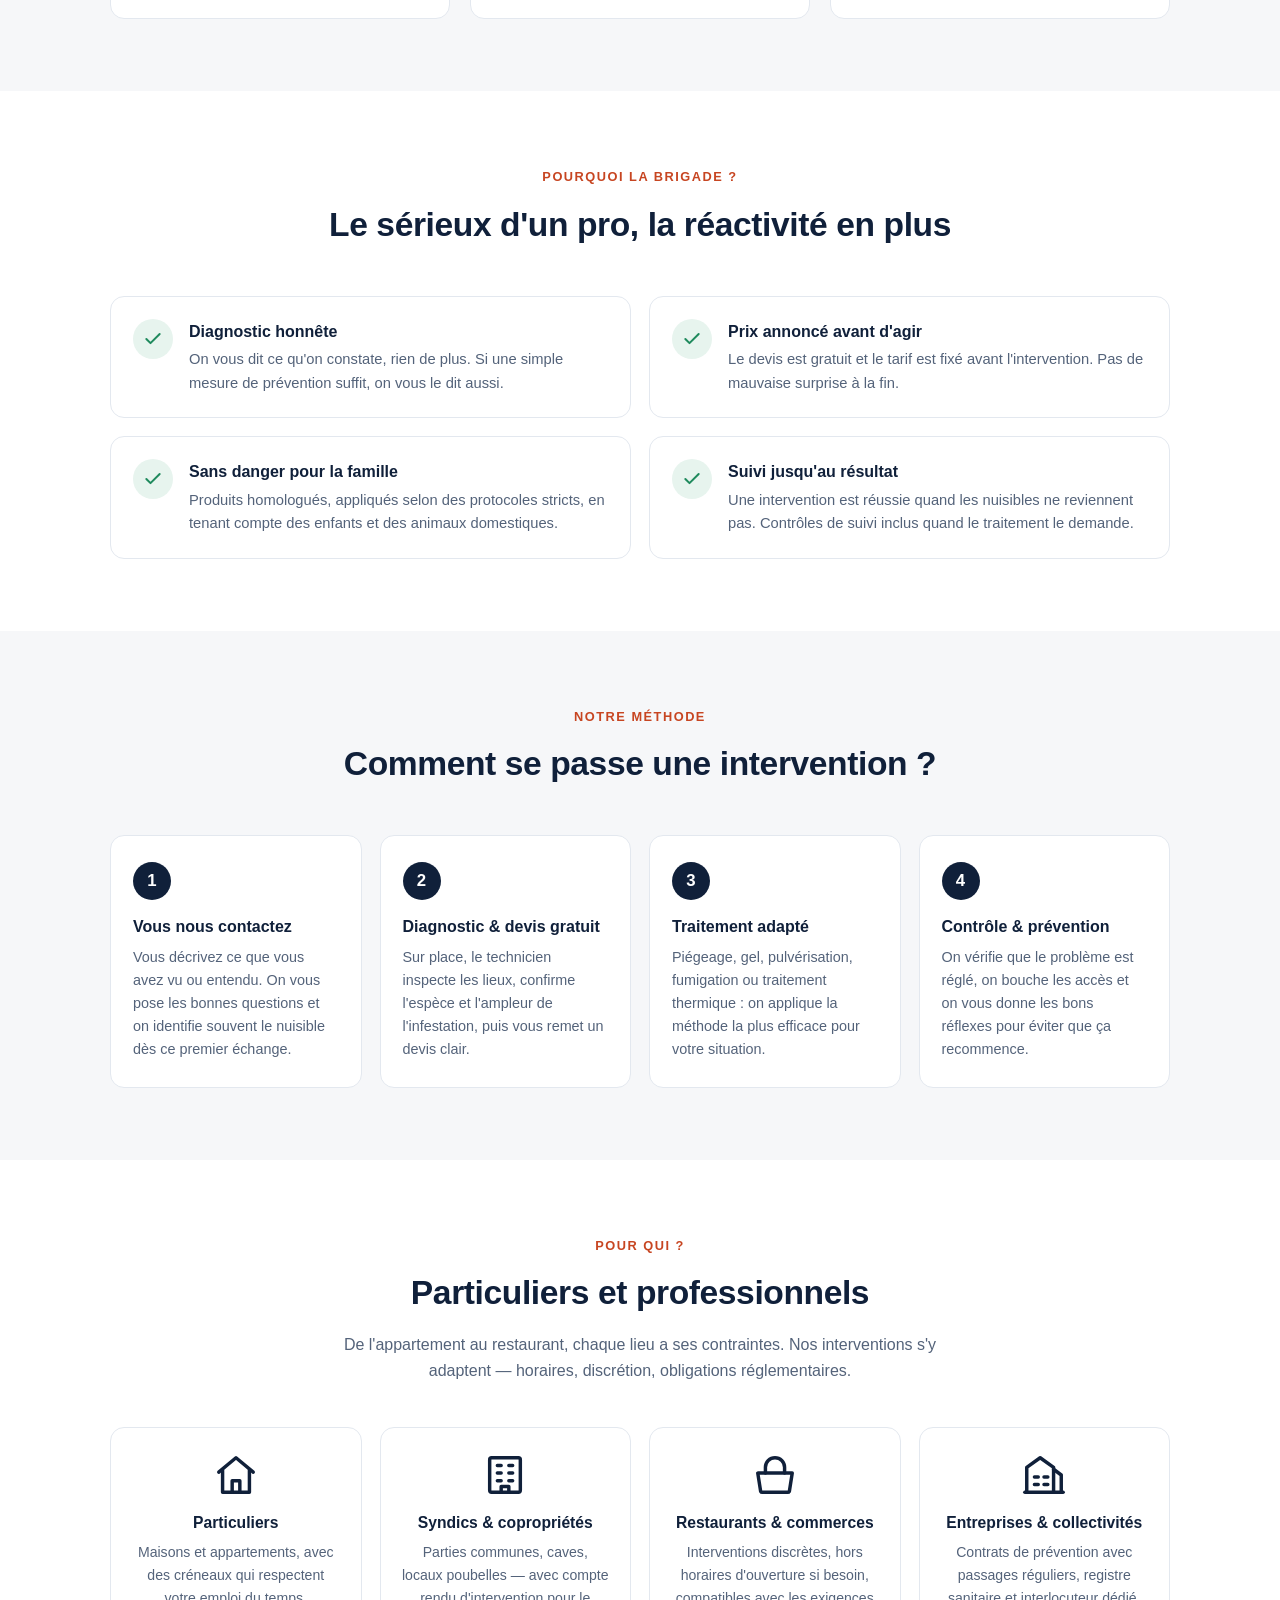
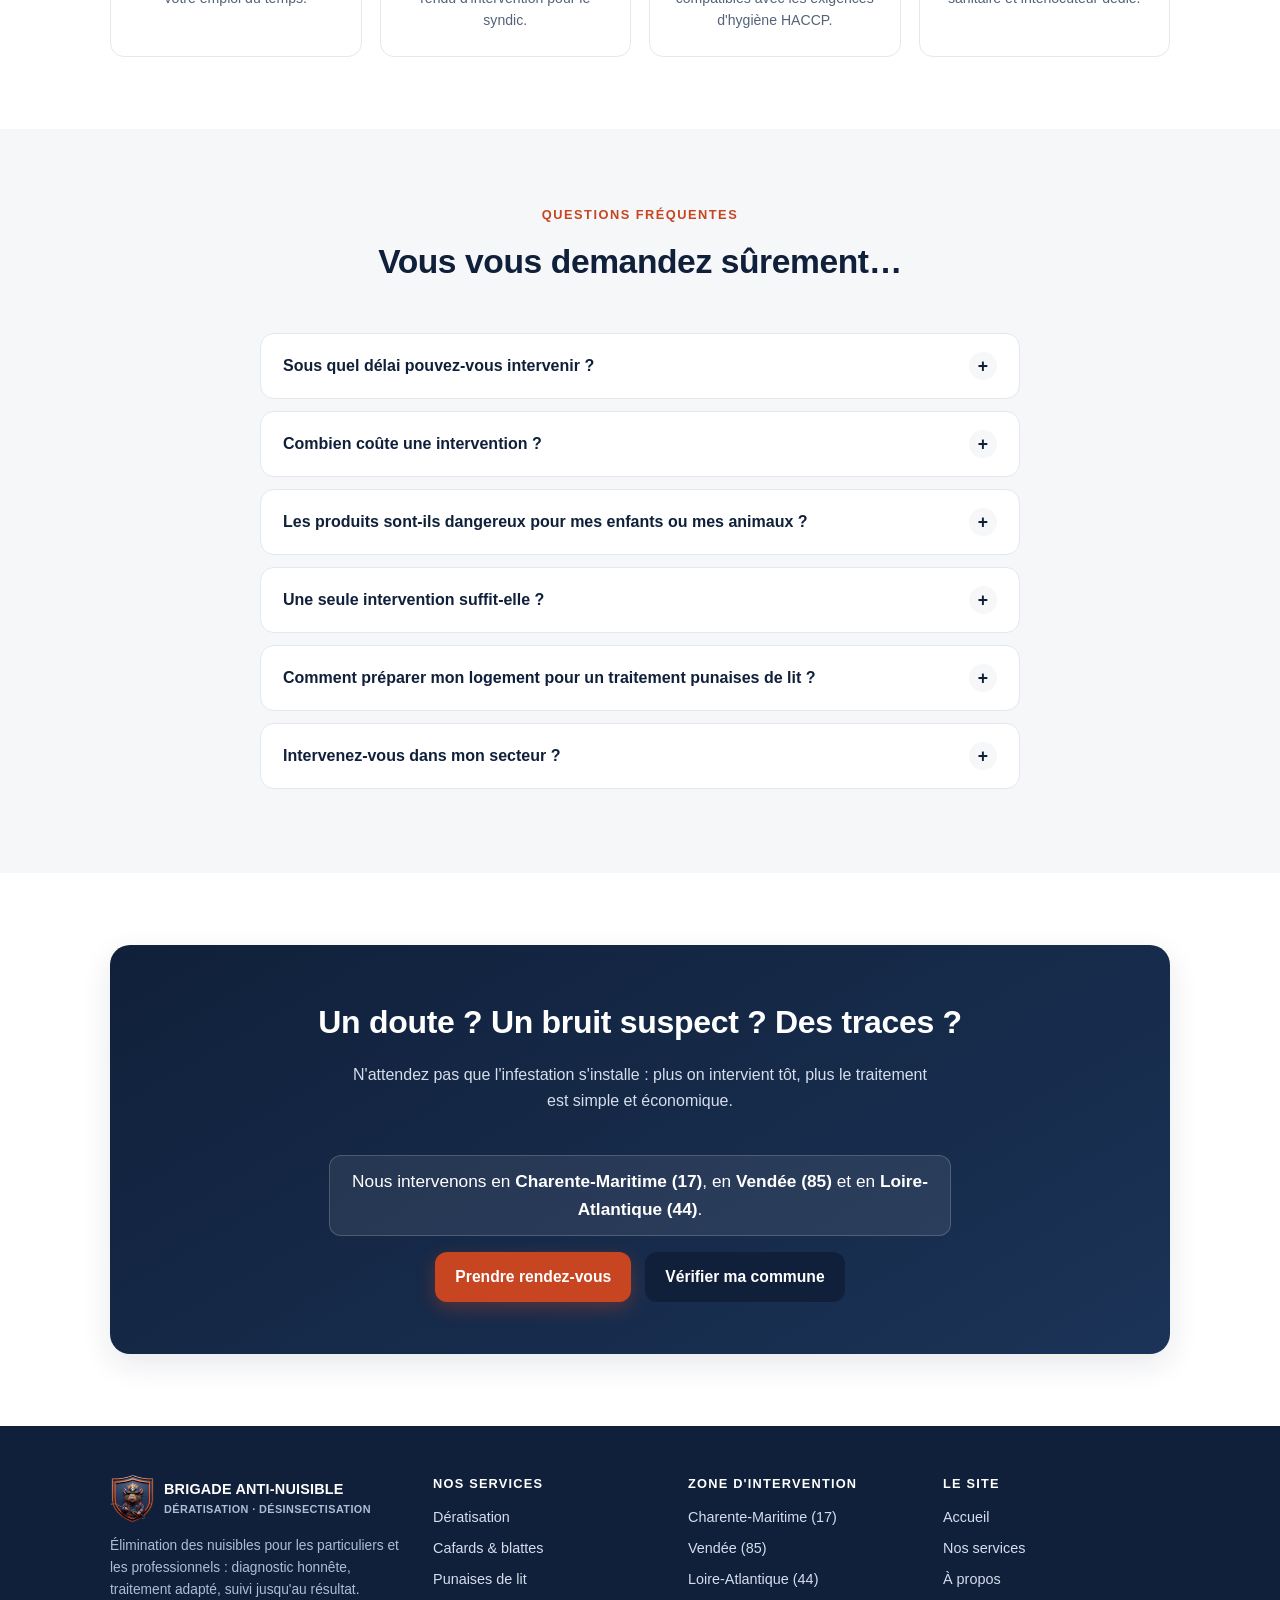
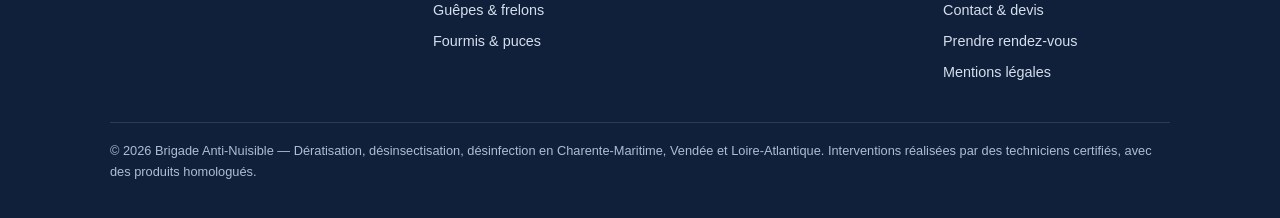
==== commit b4ed5ad6: "Add files via upload" ====
--- a/index.html
+++ b/index.html
@@ -11,7 +11,8 @@
 <meta property="og:type" content="website">
 <meta property="og:locale" content="fr_FR">
 <link rel="stylesheet" href="style.css">
-<link rel="icon" href="data:image/svg+xml,%3Csvg%20xmlns='http://www.w3.org/2000/svg'%20viewBox='0%200%2064%2064'%3E%3Cpath%20d='M32%204%208%2013v17c0%2015%2010.5%2025.5%2024%2030%2013.5-4.5%2024-15%2024-30V13L32%204z'%20fill='%2310203A'/%3E%3Ccircle%20cx='32'%20cy='32'%20r='11'%20fill='%23E4572E'/%3E%3Cpath%20d='M25%2025l14%2014M39%2025L25%2039'%20stroke='%23fff'%20stroke-width='4'%20stroke-linecap='round'/%3E%3C/svg%3E">
+<link rel="icon" type="image/png" href="favicon.png">
+<link rel="apple-touch-icon" href="apple-touch-icon.png">
 <!--
   ══════════════════════════════════════════════════════════════
   BRIGADE ANTI-NUISIBLE — page d'accueil
@@ -38,11 +39,7 @@
 <header>
   <div class="contenu barre">
     <a class="logo" href="index.html" aria-label="Brigade Anti-Nuisible — accueil">
-      <svg viewBox="0 0 64 64" aria-hidden="true">
-        <path d="M32 4 8 13v17c0 15 10.5 25.5 24 30 13.5-4.5 24-15 24-30V13L32 4z" fill="#10203A"/>
-        <circle cx="32" cy="32" r="11" fill="#E4572E"/>
-        <path d="M25 25l14 14M39 25L25 39" stroke="#fff" stroke-width="4" stroke-linecap="round"/>
-      </svg>
+      <img src="blason.png" alt="" width="44" height="49">
       <span>BRIGADE ANTI-NUISIBLE<small>Dératisation · Désinsectisation</small></span>
     </a>
     <button class="burger" aria-label="Ouvrir le menu" aria-expanded="false" aria-controls="menu-principal">
@@ -100,22 +97,7 @@
       <p class="heros-note">Charente-Maritime (17) · Vendée (85) · Loire-Atlantique (44) — déplacement et diagnostic sans engagement.</p>
     </div>
     <div class="heros-visuel">
-      <svg viewBox="0 0 200 220" role="img" aria-label="Écusson de la Brigade Anti-Nuisible">
-        <path d="M100 6 16 36v60c0 54 36.5 90.5 84 106 47.5-15.5 84-52 84-106V36L100 6z" fill="#0C1830"/>
-        <path d="M100 16 26 42v54c0 48 32 81 74 95 42-14 74-47 74-95V42L100 16z" fill="none" stroke="#E4572E" stroke-width="3"/>
-        <g transform="translate(100 104)">
-          <ellipse cx="0" cy="8" rx="26" ry="34" fill="#1B3357"/>
-          <circle cx="0" cy="-30" r="16" fill="#1B3357"/>
-          <path d="M-10-42 -18-54M10-42 18-54" stroke="#1B3357" stroke-width="5" stroke-linecap="round"/>
-          <path d="M-24-6 -46-18M-26 8 -50 8M-24 22 -46 34M24-6 46-18M26 8 50 8M24 22 46 34" stroke="#1B3357" stroke-width="5" stroke-linecap="round"/>
-          <path d="M0-14V42" stroke="#0C1830" stroke-width="3"/>
-        </g>
-        <g transform="translate(100 104)">
-          <circle r="58" fill="none" stroke="#E4572E" stroke-width="9"/>
-          <path d="M-41-41 41 41" stroke="#E4572E" stroke-width="9" stroke-linecap="round"/>
-        </g>
-        <text x="100" y="196" text-anchor="middle" font-family="Arial, sans-serif" font-size="14" font-weight="bold" fill="#FFFFFF" letter-spacing="2">BRIGADE</text>
-      </svg>
+      <img src="blason.png" alt="Écusson de la Brigade Anti-Nuisible">
     </div>
   </div>
   <div class="reassurance">
@@ -361,11 +343,7 @@
     <div class="pied-haut">
       <div>
         <a class="logo" href="index.html">
-          <svg viewBox="0 0 64 64" aria-hidden="true">
-            <path d="M32 4 8 13v17c0 15 10.5 25.5 24 30 13.5-4.5 24-15 24-30V13L32 4z" fill="#E4572E"/>
-            <circle cx="32" cy="32" r="11" fill="#10203A"/>
-            <path d="M25 25l14 14M39 25L25 39" stroke="#fff" stroke-width="4" stroke-linecap="round"/>
-          </svg>
+          <img src="blason.png" alt="" width="44" height="49">
           <span>BRIGADE ANTI-NUISIBLE<small>Dératisation · Désinsectisation</small></span>
         </a>
         <p class="apropos">Élimination des nuisibles pour les particuliers et les professionnels&nbsp;: diagnostic honnête, traitement adapté, suivi jusqu'au résultat.</p>
--- a/style.css
+++ b/style.css
@@ -40,6 +40,7 @@
 .barre{display:flex;align-items:center;gap:16px;height:72px}
 .logo{display:flex;align-items:center;gap:10px;text-decoration:none;font-weight:800;font-size:1.05rem;letter-spacing:.2px;color:var(--nuit)}
 .logo svg{width:38px;height:38px;flex:none}
+.logo img{width:44px;height:auto;flex:none}
 .logo small{display:block;font-weight:600;font-size:.68rem;color:var(--encre-2);letter-spacing:.4px;text-transform:uppercase}
 nav.principal{margin-left:auto;display:flex;gap:4px}
 nav.principal a{
@@ -90,7 +91,7 @@
 .heros-cta{display:flex;flex-wrap:wrap;gap:14px}
 .heros-note{margin-top:16px;font-size:.86rem;color:#AFBDD3}
 .heros-visuel{display:flex;justify-content:center}
-.heros-visuel svg{width:min(320px,80%);height:auto;filter:drop-shadow(0 20px 40px rgba(0,0,0,.35))}
+.heros-visuel svg,.heros-visuel img{width:min(330px,80%);height:auto;filter:drop-shadow(0 20px 40px rgba(0,0,0,.35))}
 
 /* ── bandeau de réassurance sous le héros ── */
 .reassurance{background:var(--nuit);border-top:1px solid rgba(255,255,255,.08)}
@@ -314,7 +315,7 @@
   .heros p.accroche{margin-left:auto;margin-right:auto}
   .heros-cta{justify-content:center}
   .heros-visuel{order:-1}
-  .heros-visuel svg{width:180px}
+  .heros-visuel svg,.heros-visuel img{width:200px}
   .reassurance .contenu{grid-template-columns:repeat(2,1fr)}
   .grille-services{grid-template-columns:repeat(2,1fr)}
   .grille-etapes,.grille-publics{grid-template-columns:repeat(2,1fr)}
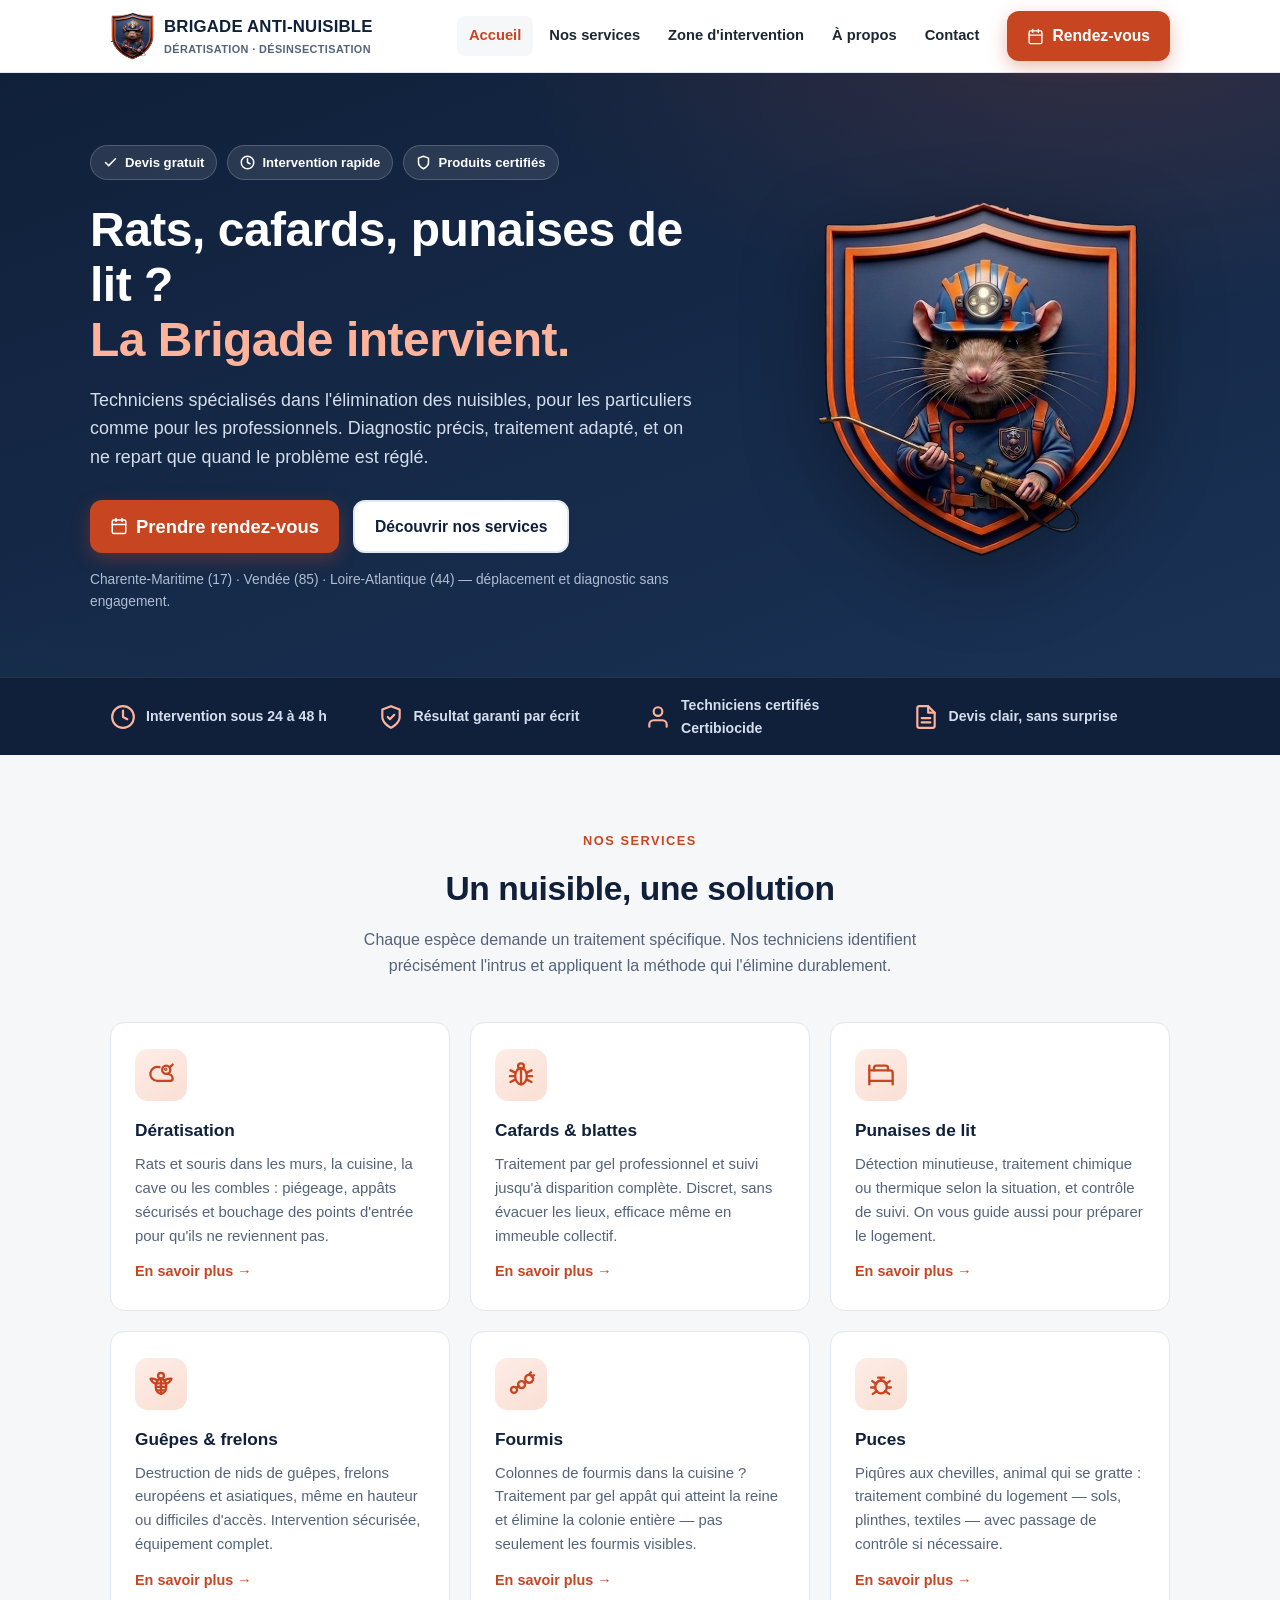
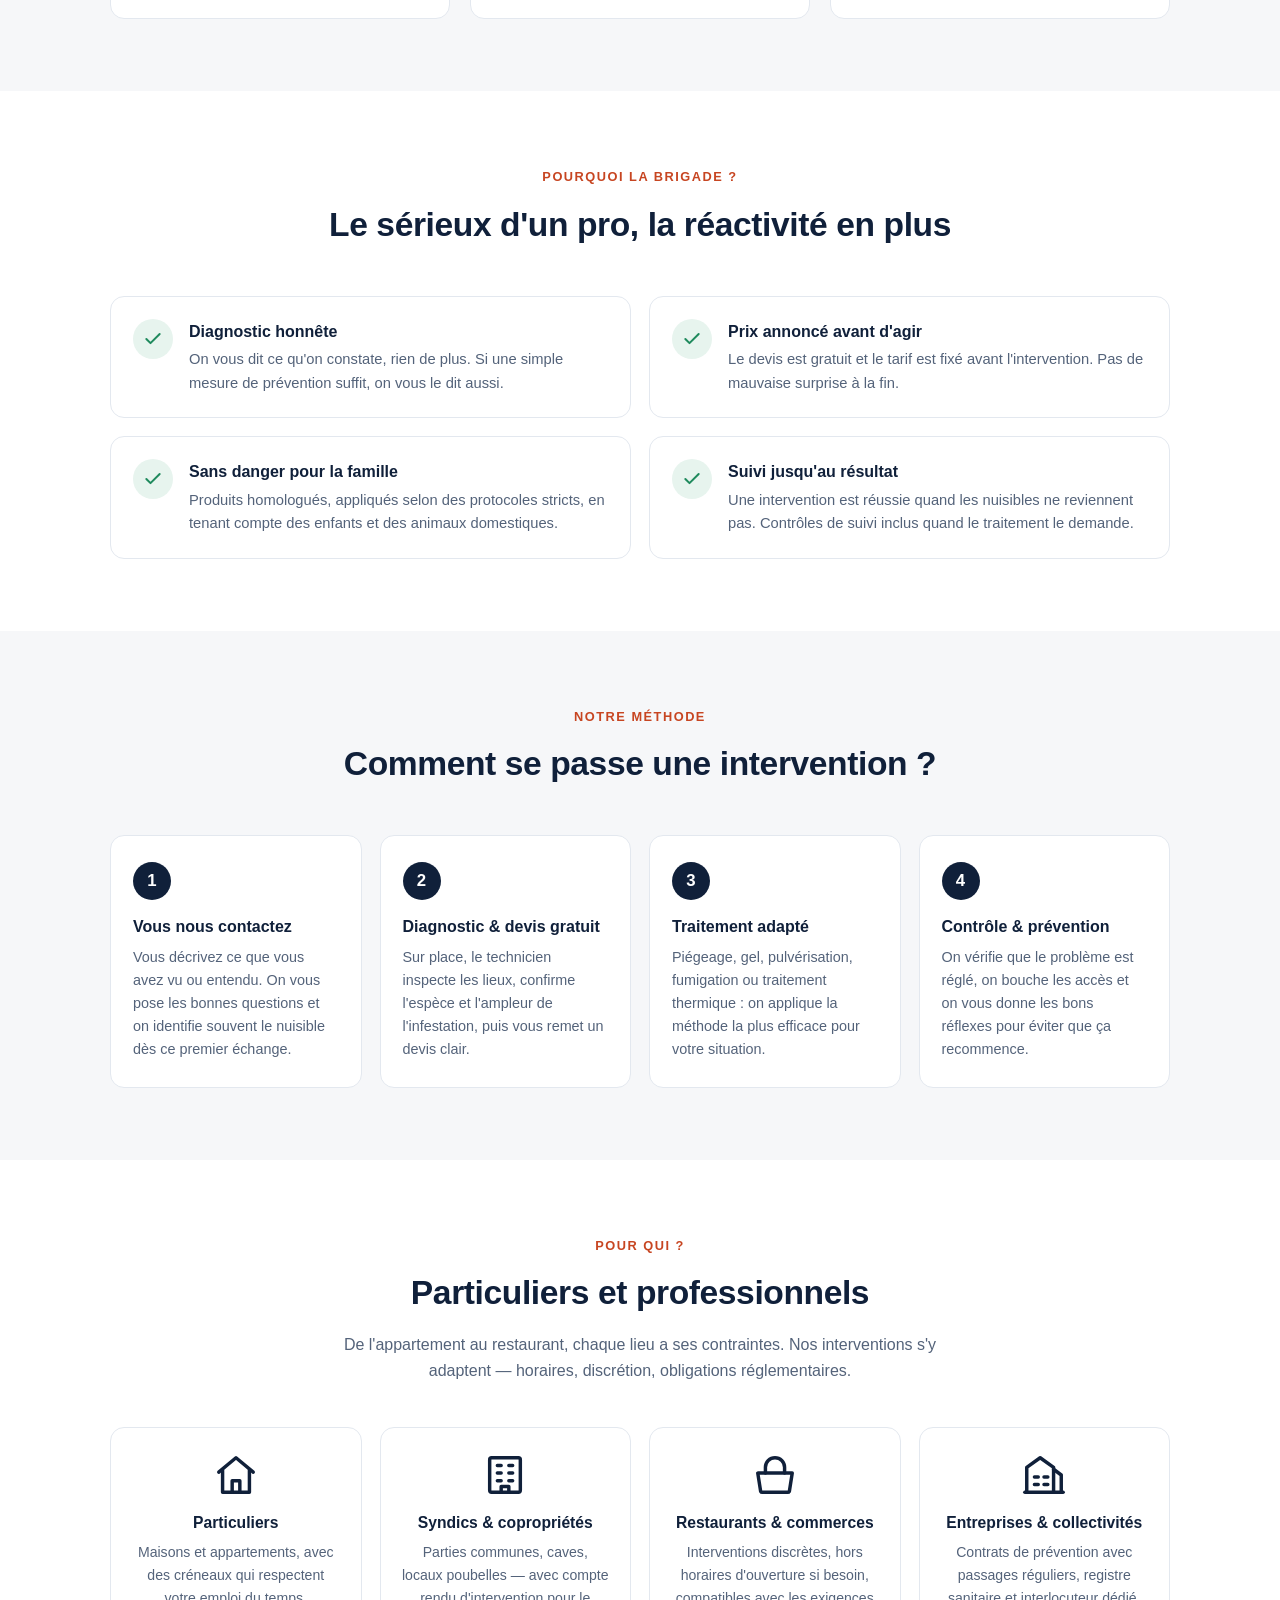
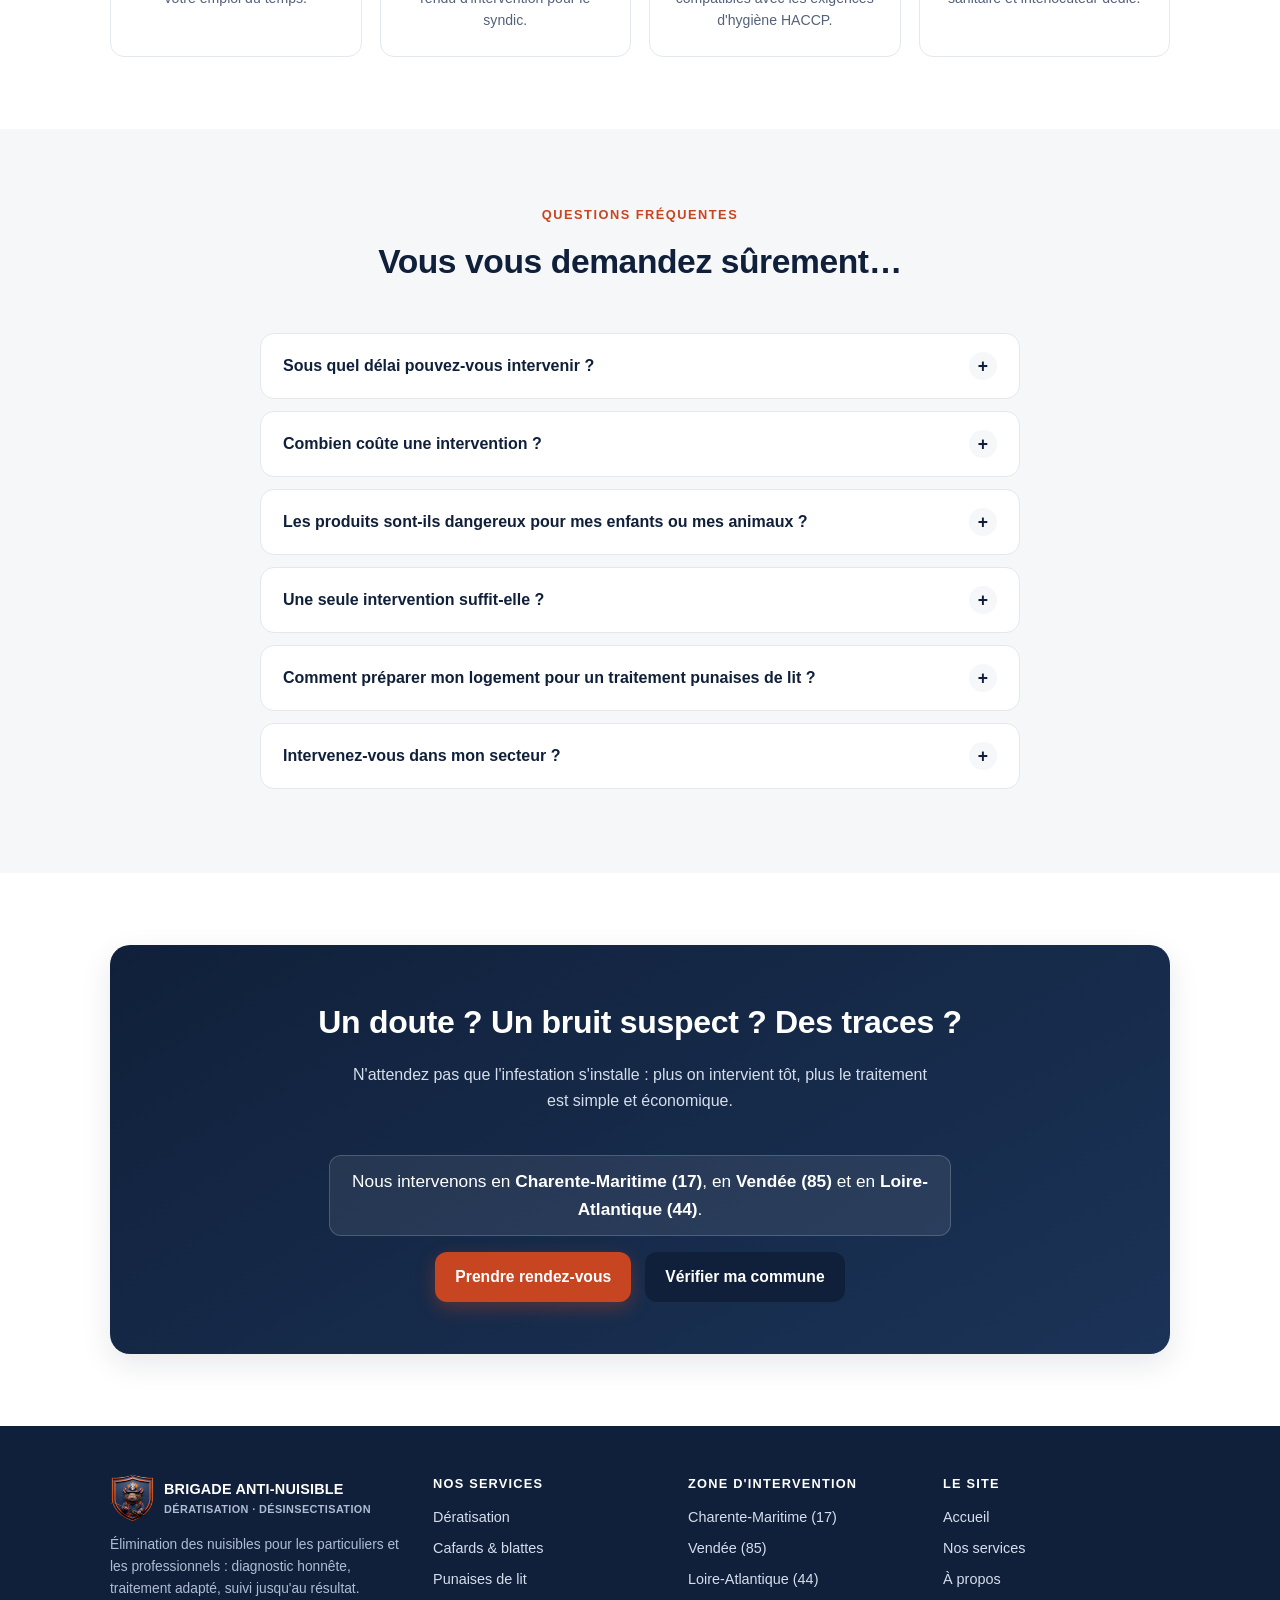
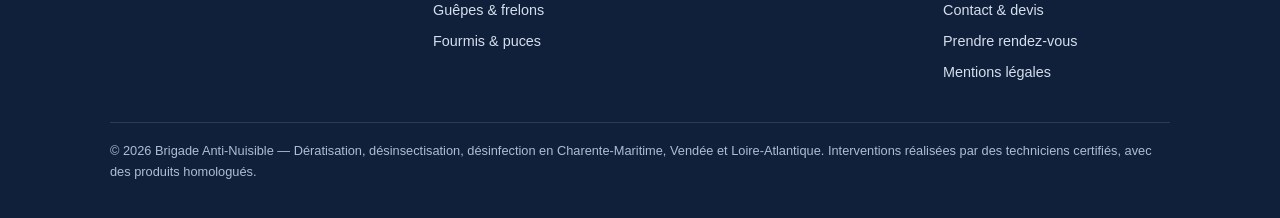
==== commit b06664f0: "Mise à jour 3 : semaine complète, mode nuit, logo, SEO (index.html)" ====
--- a/index.html
+++ b/index.html
@@ -30,6 +30,23 @@
       (image 1200 × 630 px pour les partages sur les réseaux sociaux)
   ══════════════════════════════════════════════════════════════
 -->
+<script type="application/ld+json">
+{
+  "@context": "https://schema.org",
+  "@type": "PestControl",
+  "name": "Brigade Anti-Nuisible",
+  "url": "https://justin17553-boop.github.io/brigade-anti-nuisible/",
+  "image": "https://justin17553-boop.github.io/brigade-anti-nuisible/og-image.png",
+  "description": "Dératisation, désinsectisation et destruction de nids de guêpes et frelons en Charente-Maritime (17), Vendée (85) et Loire-Atlantique (44). Rats, souris, cafards, punaises de lit, fourmis, puces.",
+  "areaServed": [
+    {"@type": "AdministrativeArea", "name": "Charente-Maritime"},
+    {"@type": "AdministrativeArea", "name": "Vendée"},
+    {"@type": "AdministrativeArea", "name": "Loire-Atlantique"}
+  ],
+  "openingHours": "Mo-Su 07:00-18:00",
+  "priceRange": "€€"
+}
+</script>
 </head>
 <body>
 
@@ -39,7 +56,7 @@
 <header>
   <div class="contenu barre">
     <a class="logo" href="index.html" aria-label="Brigade Anti-Nuisible — accueil">
-      <img src="blason.png" alt="" width="44" height="49">
+      <img src="blason.png?v=2" alt="" width="44" height="49">
       <span>BRIGADE ANTI-NUISIBLE<small>Dératisation · Désinsectisation</small></span>
     </a>
     <button class="burger" aria-label="Ouvrir le menu" aria-expanded="false" aria-controls="menu-principal">
@@ -97,7 +114,7 @@
       <p class="heros-note">Charente-Maritime (17) · Vendée (85) · Loire-Atlantique (44) — déplacement et diagnostic sans engagement.</p>
     </div>
     <div class="heros-visuel">
-      <img src="blason.png" alt="Écusson de la Brigade Anti-Nuisible">
+      <img src="blason.png?v=2" alt="Écusson de la Brigade Anti-Nuisible">
     </div>
   </div>
   <div class="reassurance">
@@ -343,7 +360,7 @@
     <div class="pied-haut">
       <div>
         <a class="logo" href="index.html">
-          <img src="blason.png" alt="" width="44" height="49">
+          <img src="blason.png?v=2" alt="" width="44" height="49">
           <span>BRIGADE ANTI-NUISIBLE<small>Dératisation · Désinsectisation</small></span>
         </a>
         <p class="apropos">Élimination des nuisibles pour les particuliers et les professionnels&nbsp;: diagnostic honnête, traitement adapté, suivi jusqu'au résultat.</p>
--- a/style.css
+++ b/style.css
@@ -14,6 +14,8 @@
   --encre:#1C2733;
   --encre-2:#54637A;
   --trait:#E3E8EF;
+  --nuit-fond:#10203A;   /* bleu nuit utilisé comme FOND (identique jour et nuit) */
+  --nuit-fond-2:#1B3357;
   --rond:14px;
   --ombre:0 10px 30px rgba(16,32,58,.10);
 }
@@ -28,7 +30,7 @@
 .contenu{max-width:1100px;margin:0 auto;padding:0 20px}
 
 /* ── Accessibilité : lien d'évitement ── */
-.evitement{position:absolute;left:-9999px;top:0;background:var(--nuit);color:#fff;padding:10px 16px;border-radius:0 0 10px 0;z-index:99}
+.evitement{position:absolute;left:-9999px;top:0;background:var(--nuit-fond);color:#fff;padding:10px 16px;border-radius:0 0 10px 0;z-index:99}
 .evitement:focus{left:0}
 
 /* ══ EN-TÊTE ══ */
@@ -59,8 +61,8 @@
 .btn-alerte:hover{background:#A93A1B}
 .btn-clair{background:var(--blanc);color:var(--nuit);border:2px solid var(--trait)}
 .btn-clair:hover{border-color:var(--nuit)}
-.btn-nuit{background:var(--nuit);color:#fff}
-.btn-nuit:hover{background:var(--nuit-2)}
+.btn-nuit{background:var(--nuit-fond);color:#fff}
+.btn-nuit:hover{background:var(--nuit-fond-2)}
 .gros-bouton{font-size:1.15rem}
 .cta-entete{white-space:nowrap}
 .burger{display:none;margin-left:auto;background:none;border:0;cursor:pointer;padding:8px}
@@ -74,7 +76,7 @@
   background:
     radial-gradient(1000px 500px at 85% -10%, rgba(228,87,46,.16), transparent 60%),
     radial-gradient(800px 400px at -10% 110%, rgba(31,138,93,.12), transparent 55%),
-    linear-gradient(160deg, var(--nuit) 0%, var(--nuit-2) 100%);
+    linear-gradient(160deg, var(--nuit-fond) 0%, var(--nuit-fond-2) 100%);
   color:#fff;overflow:hidden;
 }
 .heros-grille{display:grid;grid-template-columns:1.2fr .8fr;gap:40px;align-items:center;padding:72px 0 64px}
@@ -94,7 +96,7 @@
 .heros-visuel svg,.heros-visuel img{width:min(330px,80%);height:auto;filter:drop-shadow(0 20px 40px rgba(0,0,0,.35))}
 
 /* ── bandeau de réassurance sous le héros ── */
-.reassurance{background:var(--nuit);border-top:1px solid rgba(255,255,255,.08)}
+.reassurance{background:var(--nuit-fond);border-top:1px solid rgba(255,255,255,.08)}
 .reassurance .contenu{
   display:grid;grid-template-columns:repeat(4,1fr);gap:10px;padding:16px 20px;
 }
@@ -105,7 +107,7 @@
 .page-hero{
   background:
     radial-gradient(900px 400px at 90% -20%, rgba(228,87,46,.14), transparent 60%),
-    linear-gradient(160deg, var(--nuit) 0%, var(--nuit-2) 100%);
+    linear-gradient(160deg, var(--nuit-fond) 0%, var(--nuit-fond-2) 100%);
   color:#fff;padding:52px 0 46px;
 }
 .fil{font-size:.85rem;color:#AFBDD3;margin-bottom:16px}
@@ -201,7 +203,7 @@
   counter-increment:etape;content:counter(etape);
   display:flex;align-items:center;justify-content:center;
   width:38px;height:38px;border-radius:50%;margin-bottom:14px;
-  background:var(--nuit);color:#fff;font-weight:800;font-size:1.05rem;
+  background:var(--nuit-fond);color:#fff;font-weight:800;font-size:1.05rem;
 }
 .etape h3{font-size:1rem;font-weight:800;color:var(--nuit);margin-bottom:6px}
 .etape p{font-size:.9rem;color:var(--encre-2)}
@@ -237,7 +239,7 @@
 
 /* ── appel final (accueil) ── */
 .appel-final{
-  background:linear-gradient(150deg,var(--nuit),var(--nuit-2));color:#fff;
+  background:linear-gradient(150deg,var(--nuit-fond),var(--nuit-fond-2));color:#fff;
   border-radius:20px;padding:52px 40px;text-align:center;
   box-shadow:var(--ombre);
 }
@@ -253,7 +255,7 @@
 
 /* ── bande d'appel en bas des pages intérieures ── */
 .bande-cta{
-  background:linear-gradient(150deg,var(--nuit),var(--nuit-2));color:#fff;
+  background:linear-gradient(150deg,var(--nuit-fond),var(--nuit-fond-2));color:#fff;
   border-radius:18px;padding:34px 30px;margin-top:52px;
   display:flex;flex-wrap:wrap;align-items:center;justify-content:space-between;gap:18px;
 }
@@ -273,7 +275,7 @@
 .moyen a:hover{text-decoration:underline}
 
 /* ══ PIED DE PAGE ══ */
-footer{background:var(--nuit);color:#AFBDD3;padding:48px 0 36px;font-size:.88rem}
+footer{background:var(--nuit-fond);color:#AFBDD3;padding:48px 0 36px;font-size:.88rem}
 .pied-haut{display:grid;grid-template-columns:1.3fr 1fr 1fr 1fr;gap:28px}
 .pied-haut .logo{color:#fff;margin-bottom:12px}
 .pied-haut .logo small{color:#AFBDD3}
@@ -339,7 +341,7 @@
 /* ══ PRISE DE RENDEZ-VOUS ══ */
 .rdv-etape-titre{display:flex;align-items:center;gap:12px;margin:38px 0 16px}
 .rdv-etape-titre .num{
-  flex:none;width:34px;height:34px;border-radius:50%;background:var(--nuit);color:#fff;
+  flex:none;width:34px;height:34px;border-radius:50%;background:var(--nuit-fond);color:#fff;
   display:flex;align-items:center;justify-content:center;font-weight:800;
 }
 .rdv-etape-titre h2{font-size:1.25rem;font-weight:800;color:var(--nuit);letter-spacing:-.3px;margin:0}
@@ -405,7 +407,7 @@
 
 /* ── estimation de devis en direct ── */
 .rdv-estimation{
-  margin-top:20px;background:linear-gradient(150deg,var(--nuit),var(--nuit-2));
+  margin-top:20px;background:linear-gradient(150deg,var(--nuit-fond),var(--nuit-fond-2));
   color:#fff;border-radius:var(--rond);padding:20px 24px;
 }
 .rdv-estimation .libelle{font-size:.78rem;font-weight:800;text-transform:uppercase;letter-spacing:1.2px;color:#AFBDD3;margin-bottom:4px}
@@ -433,3 +435,83 @@
   background:var(--papier);border-radius:999px;padding:2px 9px;
 }
 .suggestions button:hover .dep,.suggestions button.active .dep{background:#FDF0EA;color:var(--alerte-2)}
+
+/* ── gestion des créneaux (page privée du patron) ── */
+.cell-ouvert{background:#EAF6F0;color:#1F8A5D}
+.cell-ouvert:hover{outline:2px solid #1F8A5D;outline-offset:-2px}
+.cell-bloque{background:#FDECEC;color:#C0392B}
+.cell-bloque:hover{outline:2px solid #C0392B;outline-offset:-2px}
+#table-gestion .cell{font-size:.7rem;padding:9px 2px}
+#table-gestion td:first-child{font-size:.78rem;padding:8px 10px}
+.gbtn{
+  display:block;width:100%;font:inherit;font-size:.62rem;font-weight:700;
+  letter-spacing:.3px;border:0;background:var(--papier);color:var(--encre-2);
+  border-radius:6px;padding:3px 2px;margin-top:3px;cursor:pointer;
+}
+.gbtn:hover{background:#FDECEC;color:#C0392B}
+.gbtn.actif{background:#C0392B;color:#fff}
+.gbtn.actif:hover{background:#C0392B;color:#fff}
+.rdv-sep td{
+  background:#FBFAF7;padding:3px 12px;font-size:.66rem;letter-spacing:1px;
+  color:#8A8FA0;text-transform:uppercase;font-weight:700;text-align:left;border-left:0;
+}
+.rdv-filtre{display:flex;gap:8px;margin-bottom:12px;flex-wrap:wrap}
+.rdv-filtre button{
+  font:inherit;font-size:.85rem;font-weight:700;border:2px solid var(--trait);
+  background:var(--blanc);color:var(--encre-2);border-radius:999px;padding:7px 16px;cursor:pointer;
+}
+.rdv-filtre button:hover{border-color:var(--nuit)}
+.rdv-filtre button.actif{background:var(--nuit-fond);border-color:var(--nuit-fond);color:#fff}
+.gestion-barre{
+  display:flex;flex-wrap:wrap;align-items:center;gap:14px;margin-top:20px;
+}
+.gestion-etat{font-size:.9rem;font-weight:600;color:var(--encre-2)}
+.gestion-etat.ok{color:var(--ok)}
+.gestion-etat.erreur{color:#C0392B}
+
+/* ── jours passés dans les tableaux de créneaux ── */
+.cell-passee{background:transparent;color:#B7C0CE;cursor:default}
+
+/* ══ MODE NUIT AUTOMATIQUE ══
+   Le site suit le réglage jour/nuit de l'appareil (prefers-color-scheme) :
+   clair le jour, sombre la nuit, sans aucun bouton. Les fonds déjà bleu
+   nuit (héros, pied de page…) utilisent --nuit-fond et ne changent pas. */
+@media (prefers-color-scheme: dark){
+  :root{
+    --nuit:#D9E4F6;        /* les textes "bleu nuit" deviennent clairs */
+    --nuit-2:#B9C9E2;
+    --alerte:#F0764F;
+    --alerte-2:#F08A62;    /* orange éclairci : lisible sur fond sombre */
+    --ok:#57C692;
+    --papier:#0D1522;
+    --blanc:#131E30;
+    --encre:#E6ECF5;
+    --encre-2:#9DAEC6;
+    --trait:#26364E;
+    --ombre:0 10px 30px rgba(0,0,0,.5);
+  }
+  header{background:rgba(15,23,37,.94)}
+  .btn-alerte{background:#C74521;box-shadow:0 6px 18px rgba(0,0,0,.4)}
+  .btn-alerte:hover{background:#A93A1B}
+  .prose p,.prose ul,.prose ol,.liste-coches li{color:#B9C6DA}
+  .liste-coches li::before{background:#153826;color:var(--ok)}
+  .encart-alerte{background:#331F16;border-color:#5C3423;color:#F3C6AF}
+  .encart-ok{background:#122A20;border-color:#1F4A37;color:#ABDFC6}
+  .carte .picto,.carte-service .picto{background:linear-gradient(145deg,#3A2318,#2E1B10)}
+  .fort .coche{background:#153826}
+  .cell-libre,.cell-ouvert{background:#14301F;color:#6BD3A0}
+  .cell-libre[aria-pressed="true"]{background:var(--ok);color:#06281A}
+  .cell-prise{color:#5E6C82}
+  .cell-bloque{background:#3A1A1A;color:#F09A93}
+  .cell-passee{color:#4A5468}
+  .rdv-creneau[aria-pressed="true"]{background:#3A2216;color:#F5A98C;border-color:#F08A62}
+  .rdv-erreur{background:#3A1A1A;border-color:#5C2727;color:#F0B1AC}
+  .suggestions button:hover .dep,.suggestions button.active .dep{background:#3A2216;color:#F5A98C}
+  .gbtn:hover{background:#3A1A1A;color:#F09A93}
+  .rdv-sep td{background:#0F1929;color:#7C8AA5}
+  .devis-flottant{background:#C74521;box-shadow:0 6px 18px rgba(0,0,0,.45)}
+  .gestion-etat.erreur{color:#F09A93}
+  .btn-nuit{background:var(--nuit-fond-2);border:1px solid #3D5378}
+  .etape .num,.etape::before,.rdv-etape-titre .num{background:var(--nuit-fond-2);border:1px solid #3D5378}
+  .rdv-filtre button.actif{background:var(--nuit-fond-2);border-color:#7E96BC}
+}
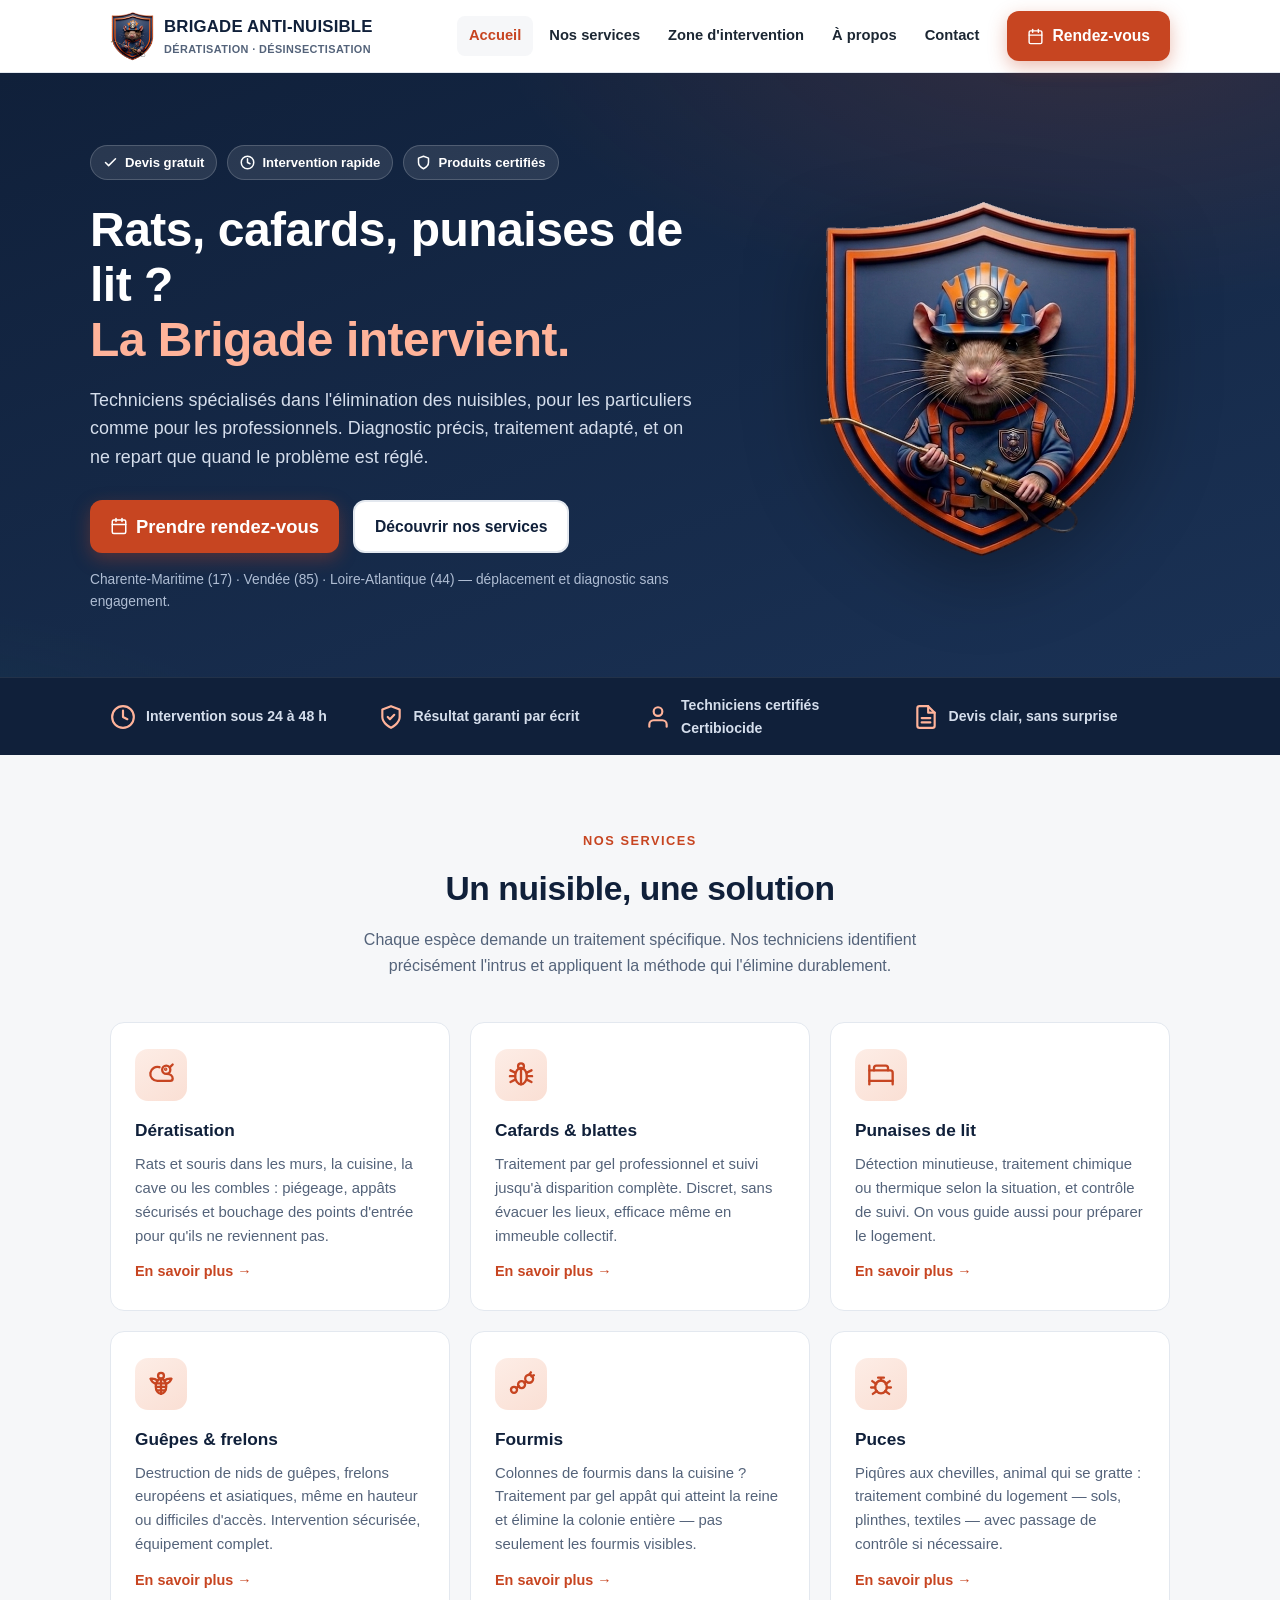
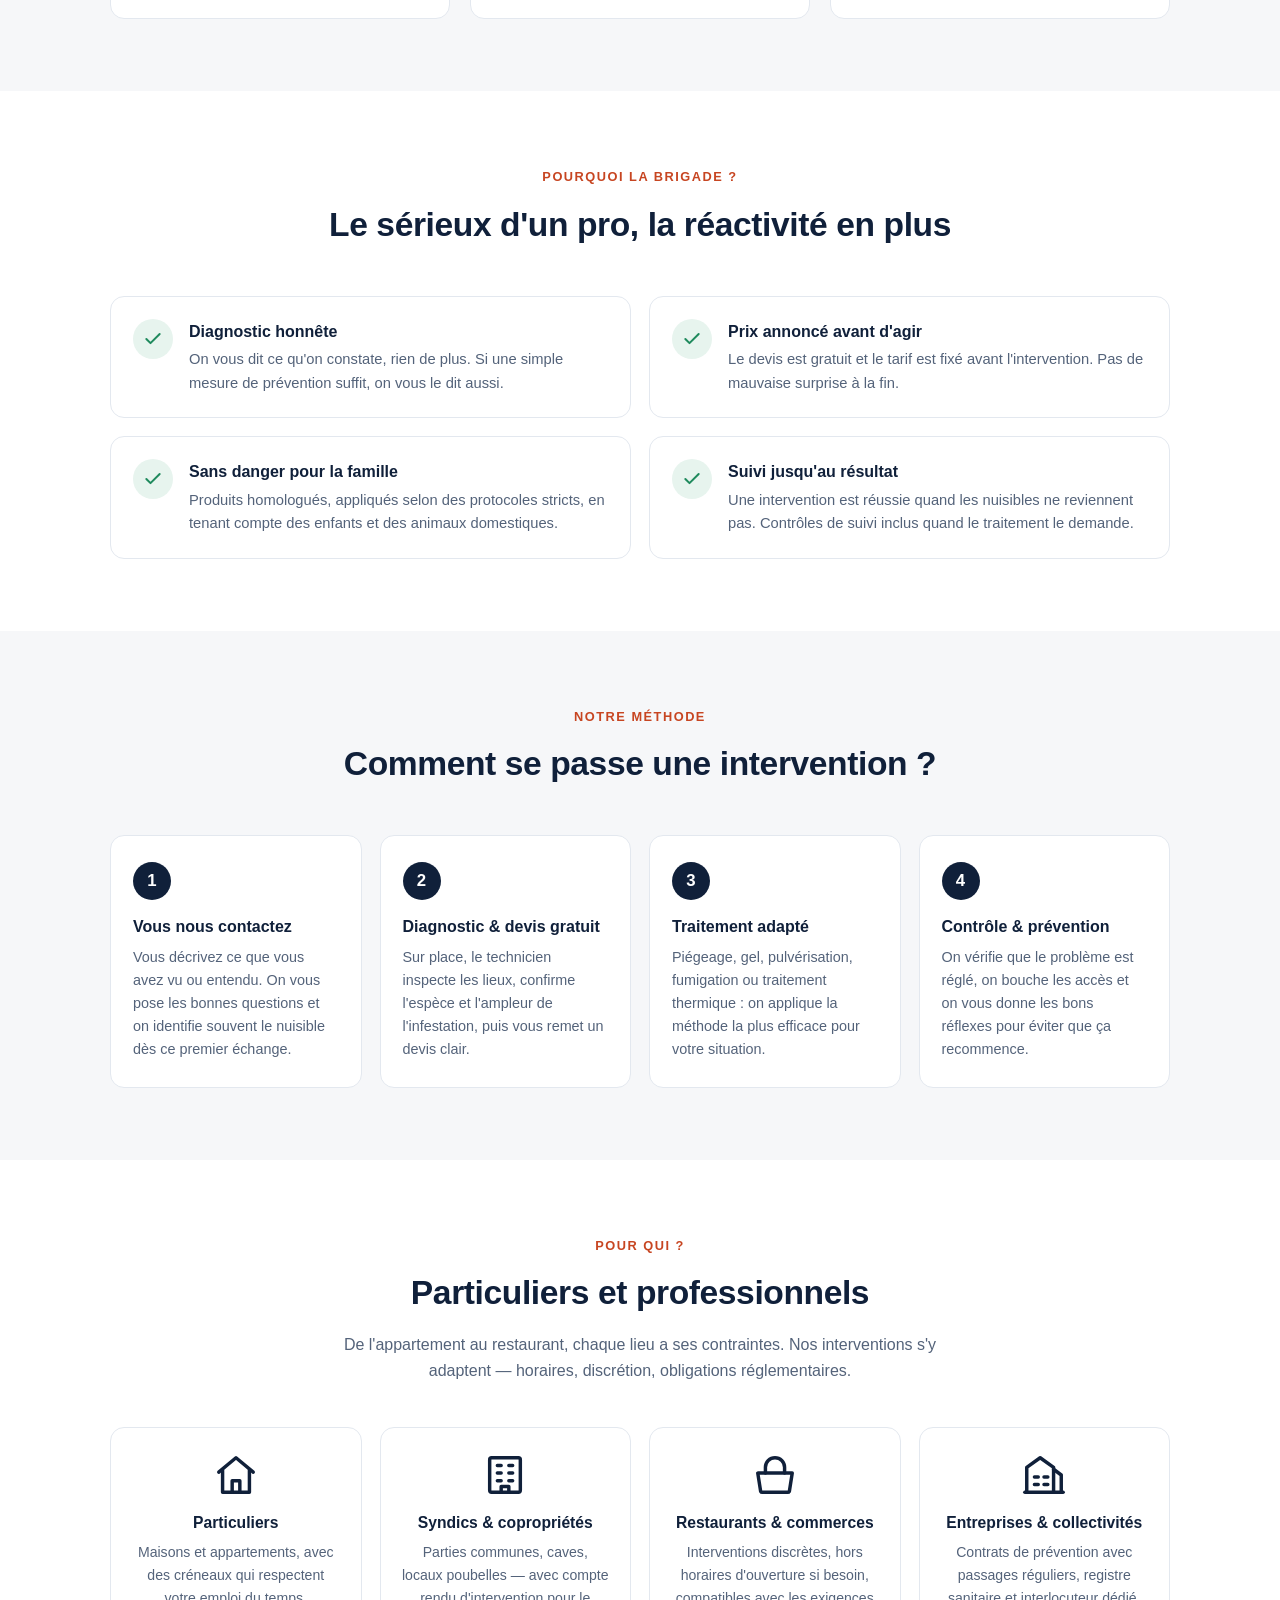
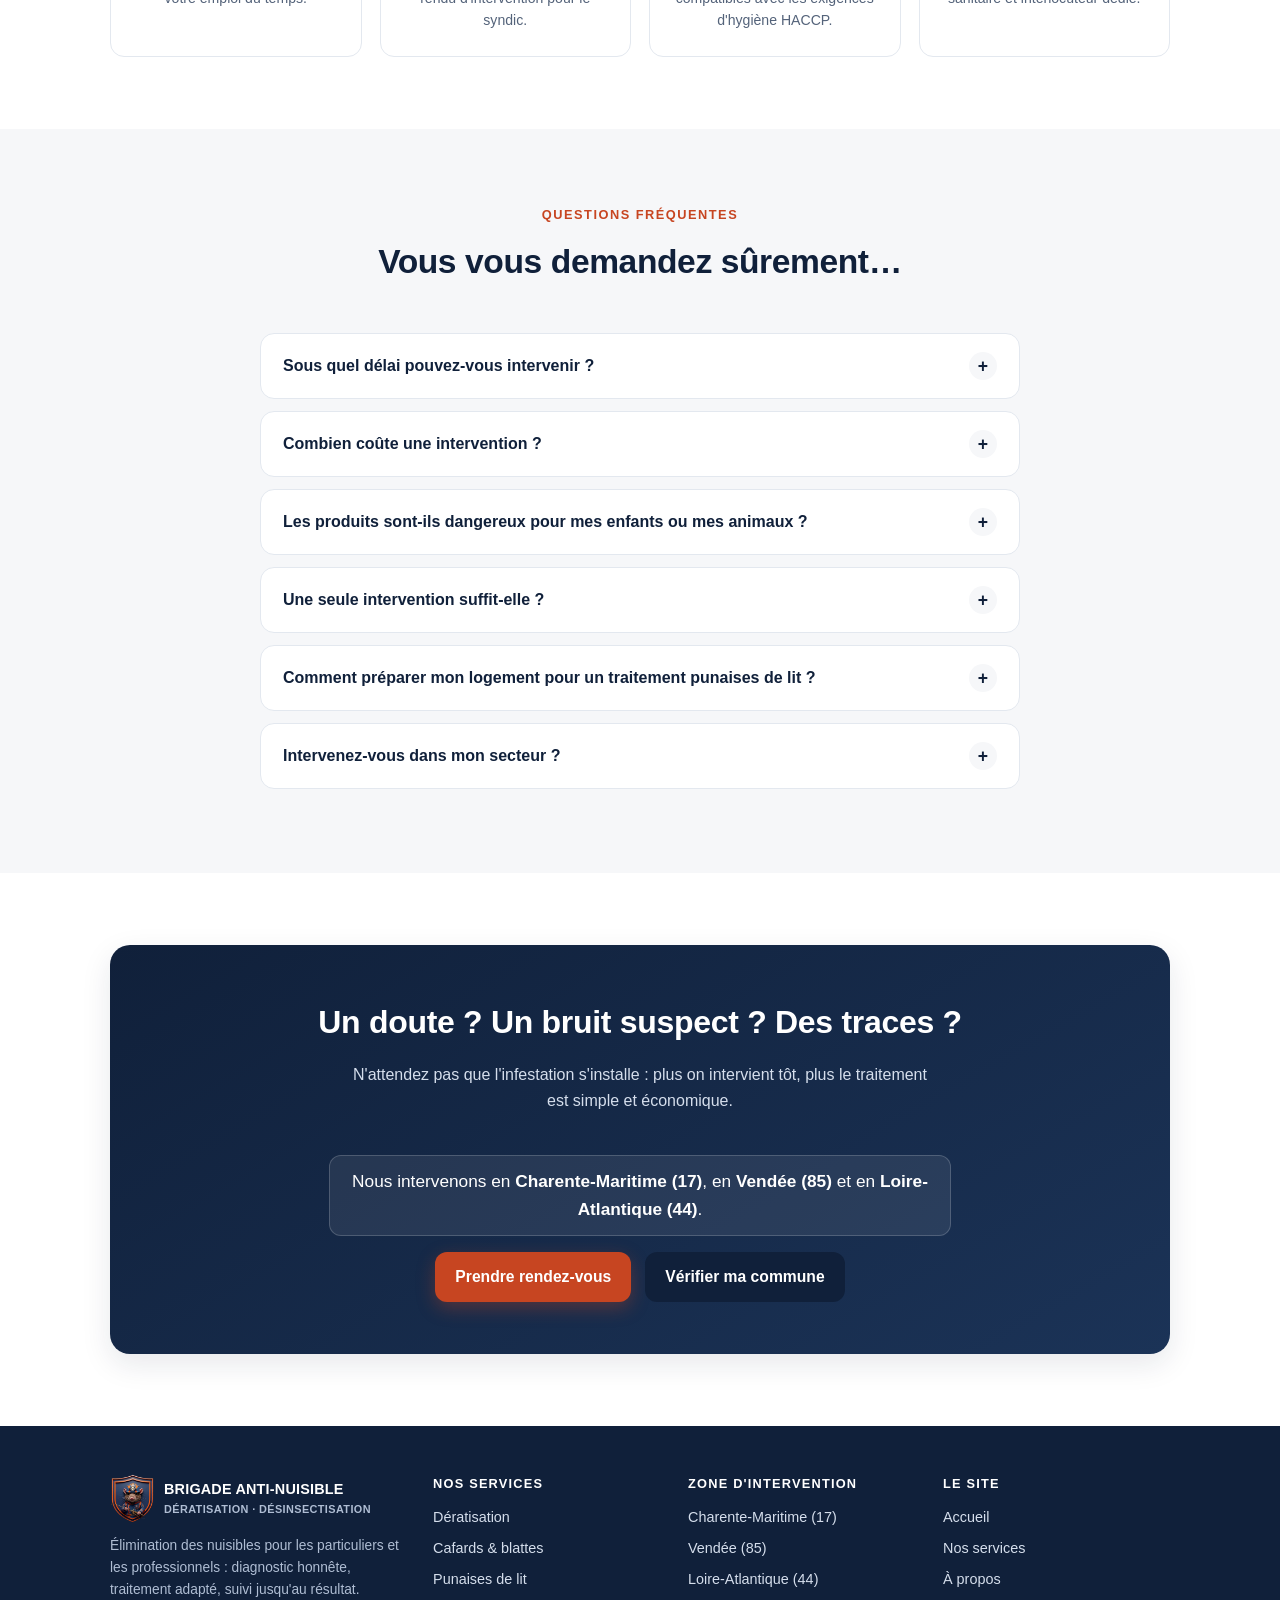
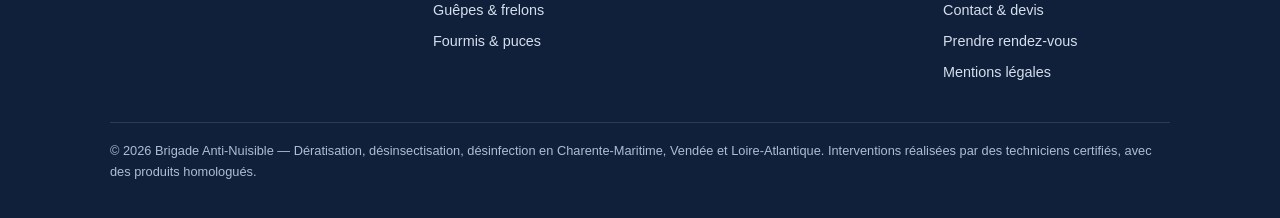
==== commit 7c9edb4f: "Logo : contours parfaitement nets (index.html)" ====
--- a/index.html
+++ b/index.html
@@ -56,7 +56,7 @@
 <header>
   <div class="contenu barre">
     <a class="logo" href="index.html" aria-label="Brigade Anti-Nuisible — accueil">
-      <img src="blason.png?v=2" alt="" width="44" height="49">
+      <img src="blason.png?v=4" alt="" width="44" height="49">
       <span>BRIGADE ANTI-NUISIBLE<small>Dératisation · Désinsectisation</small></span>
     </a>
     <button class="burger" aria-label="Ouvrir le menu" aria-expanded="false" aria-controls="menu-principal">
@@ -114,7 +114,7 @@
       <p class="heros-note">Charente-Maritime (17) · Vendée (85) · Loire-Atlantique (44) — déplacement et diagnostic sans engagement.</p>
     </div>
     <div class="heros-visuel">
-      <img src="blason.png?v=2" alt="Écusson de la Brigade Anti-Nuisible">
+      <img src="blason.png?v=4" alt="Écusson de la Brigade Anti-Nuisible">
     </div>
   </div>
   <div class="reassurance">
@@ -360,7 +360,7 @@
     <div class="pied-haut">
       <div>
         <a class="logo" href="index.html">
-          <img src="blason.png?v=2" alt="" width="44" height="49">
+          <img src="blason.png?v=4" alt="" width="44" height="49">
           <span>BRIGADE ANTI-NUISIBLE<small>Dératisation · Désinsectisation</small></span>
         </a>
         <p class="apropos">Élimination des nuisibles pour les particuliers et les professionnels&nbsp;: diagnostic honnête, traitement adapté, suivi jusqu'au résultat.</p>
--- a/style.css
+++ b/style.css
@@ -515,3 +515,25 @@
   .etape .num,.etape::before,.rdv-etape-titre .num{background:var(--nuit-fond-2);border:1px solid #3D5378}
   .rdv-filtre button.actif{background:var(--nuit-fond-2);border-color:#7E96BC}
 }
+
+/* ── carte de la zone d'intervention + vérificateur de commune ── */
+.zone-grille{display:grid;grid-template-columns:1fr 1fr;gap:34px;align-items:center;max-width:980px;margin:0 auto}
+.zone-carte-cadre{background:var(--blanc);border:1px solid var(--trait);border-radius:var(--rond);padding:22px;box-shadow:var(--ombre)}
+.carte-zone{width:100%;height:auto;display:block}
+.carte-zone .dep{stroke:var(--blanc);stroke-width:2.5;stroke-linejoin:round;fill-opacity:.88;transition:fill-opacity .15s}
+.carte-zone a:hover .dep,.carte-zone a:focus .dep{fill-opacity:1;stroke-width:4}
+.carte-zone .dep-etiq{fill:var(--blanc);opacity:.95}
+.carte-zone .dep-nom{fill:var(--encre-2)}
+.carte-zone .ville-pt{fill:var(--nuit-fond);stroke:var(--blanc);stroke-width:2.5}
+.carte-zone .ville-nom{fill:var(--encre);stroke:var(--blanc);stroke-width:4;paint-order:stroke}
+.zone-verif h3{font-size:1.2rem;font-weight:800;color:var(--nuit);margin-bottom:14px}
+.visuel-cache{position:absolute;left:-9999px}
+.verif-resultat{margin-top:14px;border-radius:12px;padding:16px 18px;font-size:.95rem;line-height:1.55}
+.verif-resultat .btn{display:inline-flex;margin-top:12px}
+.verif-oui{background:#EAF6F0;border:2px solid var(--ok);color:#14503A}
+.verif-non{background:var(--papier);border:2px solid var(--trait);color:var(--encre)}
+@media (max-width:820px){.zone-grille{grid-template-columns:1fr}}
+@media (prefers-color-scheme: dark){
+  .verif-oui{background:#122A20;border-color:#1F4A37;color:#ABDFC6}
+  .carte-zone .ville-pt{fill:#D9E4F6;stroke:#131E30}
+}
